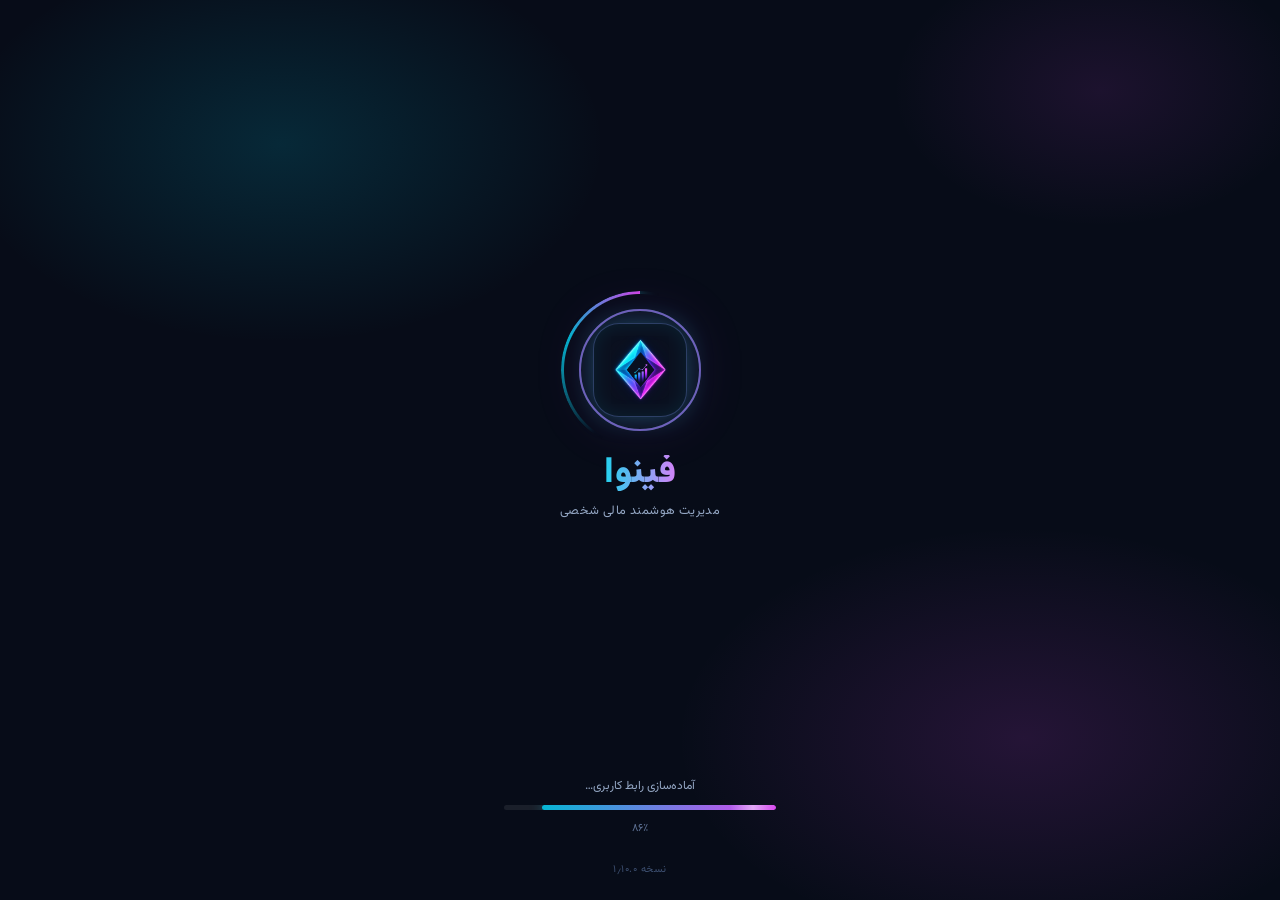
==== android/app/src/main/assets/www/index.html @ ea1cec82 "v1.10.0 — بررسی آنلاین توکن پرو از سرور (TOKEN_API) - activateToken: بررسی توکن از POST {TOKEN_API}/" ====
<!DOCTYPE html>
<html lang="fa" dir="rtl">
<head>
<meta charset="UTF-8">
<meta name="viewport" content="width=device-width, initial-scale=1.0, maximum-scale=1.0, user-scalable=no, viewport-fit=cover">
<meta name="theme-color" content="#070C18">
<title>فینوا | مدیریت هوشمند مالی</title>
<link rel="preload" href="fonts/Vazirmatn-Black.woff2" as="font" type="font/woff2" crossorigin>
<link rel="stylesheet" href="css/app.css">
<style>
/* ═════════ اسپلش لودینگ فینوا — استایل مستقل برای پینت فوری ═════════ */
@font-face{font-family:'Vazirmatn';src:url('fonts/Vazirmatn-Black.woff2') format('woff2');font-weight:900;font-display:swap}
#splash{position:fixed;inset:0;z-index:99999;background:#070C18;display:flex;flex-direction:column;align-items:center;justify-content:center;overflow:hidden;transition:opacity .55s ease,transform .55s ease,visibility .55s;font-family:'Vazirmatn',Vazirmatn,Tahoma,sans-serif}
#splash.out{opacity:0;transform:scale(1.045);pointer-events:none}
.sp-bg{position:absolute;inset:0;background:
  radial-gradient(520px 320px at 22% 16%, rgba(6,182,212,.17), transparent 62%),
  radial-gradient(560px 340px at 80% 82%, rgba(217,70,239,.14), transparent 62%),
  radial-gradient(320px 210px at 86% 10%, rgba(217,70,239,.10), transparent 65%);
  animation:spGlow 4.5s ease-in-out infinite alternate}
@keyframes spGlow{from{opacity:.72}to{opacity:1}}
.sp-center{position:relative;z-index:2;display:flex;flex-direction:column;align-items:center;transform:translateY(-4vh);transition:.5s ease}
#splash.out .sp-center{transform:translateY(-9vh);opacity:0}
.sp-orb{position:relative;width:126px;height:126px;display:grid;place-items:center}
.sp-orb::before{content:"";position:absolute;inset:-16px;border-radius:50%;
  background:conic-gradient(from 0deg,transparent 0 60%,rgba(6,182,212,.95) 82%,rgba(217,70,239,.95) 100%);
  -webkit-mask:radial-gradient(farthest-side,transparent calc(100% - 3.5px),#000 calc(100% - 2.5px));
  mask:radial-gradient(farthest-side,transparent calc(100% - 3.5px),#000 calc(100% - 2.5px));
  animation:spSpin 1.7s linear infinite;filter:drop-shadow(0 0 8px rgba(34,211,238,.5))}
@keyframes spSpin{to{transform:rotate(360deg)}}
.sp-ring{position:absolute;inset:2px;border-radius:50%;border:2px solid rgba(34,211,238,.5);animation:spPulse 2.2s ease-out infinite;pointer-events:none}
.sp-ring.r2{border-color:rgba(217,70,239,.45);animation-delay:1.1s}
@keyframes spPulse{0%{transform:scale(.8);opacity:.9}100%{transform:scale(1.65);opacity:0}}
.sp-logo{width:94px;height:94px;border-radius:26px;display:grid;place-items:center;overflow:hidden;
  background:#0B1120;border:1.5px solid rgba(49,68,110,.9);
  box-shadow:0 0 26px rgba(34,211,238,.28),0 0 62px rgba(217,70,239,.15),inset 0 0 18px rgba(6,182,212,.10);
  animation:spBreathe 2.4s ease-in-out infinite}
.sp-logo img{width:78%;height:78%;object-fit:contain;display:block}
@keyframes spBreathe{0%,100%{transform:scale(1)}50%{transform:scale(1.07)}}
.sp-title{margin:22px 0 0;font-size:36px;font-weight:900;letter-spacing:1px;line-height:1;
  background:linear-gradient(90deg,#22d3ee,#e879f9,#22d3ee);background-size:220% 100%;
  -webkit-background-clip:text;background-clip:text;color:transparent;
  animation:spShimmer 2.8s linear infinite}
@keyframes spShimmer{to{background-position:-220% 0}}
.sp-tag{margin:10px 0 0;font-size:12.5px;color:#94a7c4;letter-spacing:.4px}
.sp-bottom{position:absolute;bottom:calc(7vh + env(safe-area-inset-bottom));z-index:2;display:flex;flex-direction:column;align-items:center;gap:10px;width:min(72%,272px)}
.sp-status{font-size:12px;color:#94a7c4;min-height:18px;transition:opacity .18s;text-align:center}
.sp-track{width:100%;height:5px;border-radius:99px;background:rgba(255,255,255,.08);overflow:hidden;position:relative}
.sp-fill{height:100%;width:0%;border-radius:99px;background:linear-gradient(90deg,#06b6d4,#d946ef);
  box-shadow:0 0 12px rgba(34,211,238,.65);transition:width .5s cubic-bezier(.22,1,.36,1);position:relative;overflow:hidden}
.sp-fill::after{content:"";position:absolute;top:0;bottom:0;width:46px;
  background:linear-gradient(90deg,transparent,rgba(255,255,255,.5),transparent);
  animation:spSweep 1.5s linear infinite}
@keyframes spSweep{from{left:-52px}to{left:110%}}
.sp-pct{font-size:11px;color:#5f7396;direction:ltr}
.sp-ver{position:absolute;bottom:calc(2.4vh + env(safe-area-inset-bottom));z-index:2;font-size:10.5px;color:#3d4f70;letter-spacing:.5px}
.sp-pt{position:absolute;bottom:-14px;border-radius:50%;opacity:0;z-index:1;animation:spRise linear infinite}
@keyframes spRise{0%{transform:translateY(0) scale(1);opacity:0}12%{opacity:.7}100%{transform:translateY(-88vh) scale(.35);opacity:0}}
.sp-pt:nth-of-type(1){left:7%;width:5px;height:5px;background:#22d3ee;animation-duration:7s;animation-delay:0s}
.sp-pt:nth-of-type(2){left:21%;width:3px;height:3px;background:#e879f9;animation-duration:9s;animation-delay:1.2s}
.sp-pt:nth-of-type(3){left:36%;width:4px;height:4px;background:#fbbf24;animation-duration:8s;animation-delay:2.4s}
.sp-pt:nth-of-type(4){left:51%;width:3px;height:3px;background:#22d3ee;animation-duration:10s;animation-delay:.6s}
.sp-pt:nth-of-type(5){left:64%;width:5px;height:5px;background:#e879f9;animation-duration:7.5s;animation-delay:1.8s}
.sp-pt:nth-of-type(6){left:78%;width:3px;height:3px;background:#34d399;animation-duration:9.5s;animation-delay:.2s}
.sp-pt:nth-of-type(7){left:90%;width:4px;height:4px;background:#22d3ee;animation-duration:8.5s;animation-delay:3s}
.sp-pt:nth-of-type(8){left:14%;width:3px;height:3px;background:#fbbf24;animation-duration:11s;animation-delay:4.1s}
.sp-pt:nth-of-type(9){left:59%;width:4px;height:4px;background:#e879f9;animation-duration:10.5s;animation-delay:3.4s}
</style>
</head>
<body>

<!-- ═════════ اسپلش لودینگ — قبل از همه‌چیز پینت می‌شود ═════════ -->
<div id="splash" role="status" aria-label="در حال بارگذاری فینوا">
  <div class="sp-bg"></div>
  <i class="sp-pt"></i><i class="sp-pt"></i><i class="sp-pt"></i><i class="sp-pt"></i><i class="sp-pt"></i>
  <i class="sp-pt"></i><i class="sp-pt"></i><i class="sp-pt"></i><i class="sp-pt"></i>
  <div class="sp-center">
    <div class="sp-orb">
      <span class="sp-ring r1"></span><span class="sp-ring r2"></span>
      <div class="sp-logo"><img src="img/logo.png" alt="فینوا"></div>
    </div>
    <h1 class="sp-title">فینوا</h1>
    <p class="sp-tag">مدیریت هوشمند مالی شخصی</p>
  </div>
  <div class="sp-bottom">
    <div class="sp-status" id="spStatus">در حال آماده‌سازی…</div>
    <div class="sp-track"><div class="sp-fill" id="spFill"></div></div>
    <div class="sp-pct" id="spPct">۰٪</div>
  </div>
  <div class="sp-ver" id="spVer">نسخه ۱٫۱۰٫۰</div>
</div>
<script>
/* ── کنترل اسپلش — مستقل و قبل از ماژول‌ها در دسترس ── */
window.Splash = (function () {
  var T0 = Date.now(), MIN_MS = 1400, finished = false, lastMsgAt = 0, rot = null, mi = 0;
  var MSGS = ['در حال آماده‌سازی…', 'باز کردن پایگاه داده امن…', 'بارگذاری تراکنش‌ها…', 'همگام‌سازی تنظیمات…', 'نزدیک به آماده‌سازی…'];
  function fa(n) { return String(n).replace(/[0-9]/g, function (d) { return '۰۱۲۳۴۵۶۷۸۹'[+d]; }); }
  function $(id) { return document.getElementById(id); }
  function swapText(el, txt) {
    if (!el) return;
    el.style.opacity = '0';
    setTimeout(function () { el.textContent = txt; el.style.opacity = '1'; }, 170);
  }
  function step(pct, msg) {
    if (finished) return;
    var f = $('spFill'), p = $('spPct');
    if (f) f.style.width = Math.max(0, Math.min(100, pct)) + '%';
    if (p) p.textContent = fa(Math.round(pct)) + '٪';
    if (msg) { lastMsgAt = Date.now(); swapText($('spStatus'), msg); }
  }
  function done() {
    if (finished) return; finished = true;
    if (rot) { clearInterval(rot); rot = null; }
    var wait = Math.max(0, MIN_MS - (Date.now() - T0));
    setTimeout(function () {
      step(100, 'آماده شد ✓');
      var sp = $('splash');
      setTimeout(function () {
        if (!sp) return;
        sp.classList.add('out');
        sp.setAttribute('aria-hidden', 'true');
        setTimeout(function () { if (sp && sp.parentNode) sp.parentNode.removeChild(sp); }, 640);
      }, 300);
    }, wait);
  }
  setTimeout(done, 9000); /* ضامن ایمنی: حتی اگر چیزی هنگ کرد، اسپلش می‌رود */
  rot = setInterval(function () {
    if (finished || Date.now() - lastMsgAt < 1900) return;
    mi = (mi + 1) % MSGS.length;
    swapText($('spStatus'), MSGS[mi]);
  }, 2100);
  return { step: step, done: done };
})();
</script>

<div id="appRoot" class="app-root">

  <!-- صفحه قفل -->
  <div id="lockScreen" class="lock-screen hidden">
    <div class="lock-inner">
      <div class="lock-logo">
        <div class="lock-glyph"><img src="img/logo.png" alt="فینوا"></div>
        <h1>فینوا</h1>
        <p id="lockHint">برای ورود رمز عبور خود را وارد کنید</p>
      </div>
      <div id="lockDots" class="lock-dots"></div>
      <div id="pinPad" class="pin-pad"></div>
      <button id="bioBtn" class="btn-ghost bio-btn hidden">🔓 ورود با اثر انگشت / قفل دستگاه</button>
    </div>
  </div>

  <!-- نوار بالا -->
  <header class="topbar">
    <div class="topbar-brand">
      <span class="brand-glyph"><img src="img/logo.png" alt="فینوا"></span>
      <div class="brand-text">
        <strong id="topTitle">فینوا</strong>
        <small id="topDate">—</small>
      </div>
    </div>
    <div class="topbar-actions">
      <button id="themeBtn" class="icon-btn" title="حالت شب/روز">🌙</button>
      <button id="menuBtn" class="icon-btn" title="بیشتر">⋮</button>
    </div>
  </header>

  <!-- منوی کشویی -->
  <div id="menuSheet" class="sheet-backdrop hidden">
    <div class="sheet">
      <div class="sheet-handle"></div>
      <h3 class="sheet-title">بخش‌های بیشتر</h3>
      <button class="sheet-item" data-go="budgets"><span class="si-ico">🎯</span><span>بودجه‌بندی ماهانه</span></button>
      <button class="sheet-item" data-go="goals"><span class="si-ico">🏆</span><span>اهداف مالی و بدهی‌ها</span></button>
      <button class="sheet-item" data-go="challenge"><span class="si-ico">🔥</span><span>چالش ۳۰ روزه پس‌انداز</span></button>
      <button class="sheet-item" data-go="settings"><span class="si-ico">⚙️</span><span>تنظیمات</span></button>
      <button class="sheet-item sheet-cancel">بستن</button>
    </div>
  </div>

  <!-- محتوای اصلی -->
  <main id="view" class="view"></main>

  <!-- دکمه شناور -->
  <button id="fab" class="fab" title="ثبت جدید">＋</button>

  <!-- نوار پایین -->
  <nav class="bottom-nav">
    <button class="nav-btn active" data-tab="dashboard"><span class="nv-ico">🏠</span><span class="nv-txt">خانه</span></button>
    <button class="nav-btn" data-tab="transactions"><span class="nv-ico">💳</span><span class="nv-txt">تراکنش‌ها</span></button>
    <button class="nav-btn" data-tab="installments"><span class="nv-ico">📅</span><span class="nv-txt">اقساط</span></button>
    <button class="nav-btn" data-tab="analytics"><span class="nv-ico">📊</span><span class="nv-txt">گزارش</span></button>
    <button class="nav-btn" data-tab="ai"><span class="nv-ico">🤖</span><span class="nv-txt">دستیار</span></button>
  </nav>

  <div id="toastWrap" class="toast-wrap"></div>
  <div id="modalRoot"></div>
</div>

<!-- نقاط شناور تزئینی — فقط در تم «مدرن پاپ» دیده می‌شوند -->
<div id="themeDeco" aria-hidden="true"><i></i><i></i><i></i></div>

  <!-- ═════════ صفحه ورود / ثبت‌نام ═════════ -->
  <div id="authScreen" class="auth-screen hidden">
    <div class="auth-bg"></div>
    <div class="auth-card">
      <div class="auth-logo"><img src="img/logo.png" alt="فینوا"></div>
      <h1 class="auth-title">به فینوا خوش آمدید</h1>
      <p class="auth-sub">هر کاربر حساب شخصی خودش را دارد؛ داده‌های مالی، اشتراک و توکن‌ها به همان حساب وصل می‌شود.</p>
      <div class="auth-tabs" role="tablist">
        <button class="auth-tab on" id="tabReg" role="tab" aria-selected="true">📝 ثبت‌نام</button>
        <button class="auth-tab" id="tabLogin" role="tab" aria-selected="false">🔐 ورود به حساب کاربری</button>
      </div>
      <div id="authRegPane">
        <div class="auth-field"><label>نام شما (نمایشی)</label><input id="authName" placeholder="مثلاً علی" maxlength="24" autocomplete="off"></div>
        <div class="auth-field"><label>رمز حساب (حداقل ۴ کاراکتر)</label><input id="authPass" type="password" placeholder="••••••" autocomplete="off"></div>
        <div class="auth-field"><label>تکرار رمز</label><input id="authPass2" type="password" placeholder="••••••" autocomplete="off"></div>
        <button class="auth-btn" id="authGoBtn">🚀 ساخت حساب و شروع</button>
      </div>
      <div id="authLoginPane" class="hidden">
        <div class="auth-field"><label>نام حساب</label><input id="loginName" placeholder="همان نامی که ثبت‌نام کردی" maxlength="24" autocomplete="off"></div>
        <div class="auth-field"><label>رمز حساب</label><input id="loginPass" type="password" placeholder="••••••" autocomplete="off"></div>
        <button class="auth-btn" id="loginGoBtn">🔐 ورود به حساب</button>
        <p class="auth-note" style="margin-top:10px">حساب‌هایی که قبلاً روی همین گوشی ساخته شده‌اند اینجا وارد می‌شوند.</p>
      </div>
      <p class="auth-err" id="authErr"></p>
      <p class="auth-note">🎁 با ساخت حساب، <b>۲۴ ساعت دوره تست</b> و <b>کد حساب اختصاصی</b> برای خرید توکن هدیه می‌گیری.<br>داده‌هایت فقط روی همین گوشی ذخیره می‌شود 🔒</p>
    </div>
  </div>

<script src="js/jalali.js"></script>
<script src="js/store.js"></script>
<script src="js/bridge.js"></script>
<script src="js/charts.js"></script>
<script src="js/ai.js"></script>
<script src="js/app.js"></script>
</body>
</html>
---- android/app/src/main/assets/www/css/app.css ----
/* ═══════════════ FINOVA — فینوا | تم سازمانی + نئون ═══════════════ */
@font-face{font-family:'Vazirmatn';src:url('../fonts/Vazirmatn-Regular.woff2') format('woff2');font-weight:400;font-display:swap}
@font-face{font-family:'Vazirmatn';src:url('../fonts/Vazirmatn-Bold.woff2') format('woff2');font-weight:700;font-display:swap}
@font-face{font-family:'Vazirmatn';src:url('../fonts/Vazirmatn-Black.woff2') format('woff2');font-weight:900;font-display:swap}
/* ── فونت‌های انتخابی شخصی‌سازی — ۵ فونت خفن (r19) ── */
@font-face{font-family:'Lalezar';src:url('../fonts/Lalezar-Regular.woff2') format('woff2');font-weight:400;font-display:swap;unicode-range:U+0600-06FF,U+0750-077F,U+FB50-FDFF,U+FE70-FEFC,U+200C-200E,U+2010-2011}
@font-face{font-family:'Lalezar';src:url('../fonts/Lalezar-Latin.woff2') format('woff2');font-weight:400;font-display:swap;unicode-range:U+0000-00FF,U+0131,U+0152-0153,U+2000-206F,U+2074,U+20AC,U+2122,U+2191,U+2193,U+2212,U+2215}
@font-face{font-family:'Markazi Text';src:url('../fonts/Markazi-Regular.woff2') format('woff2');font-weight:400 700;font-display:swap;unicode-range:U+0600-06FF,U+0750-077F,U+FB50-FDFF,U+FE70-FEFC,U+200C-200E,U+2010-2011}
@font-face{font-family:'Markazi Text';src:url('../fonts/Markazi-Latin.woff2') format('woff2');font-weight:400 700;font-display:swap;unicode-range:U+0000-00FF,U+0131,U+0152-0153,U+2000-206F,U+2074,U+20AC,U+2122,U+2191,U+2193,U+2212,U+2215}
@font-face{font-family:'Shabnam';src:url('../fonts/Shabnam-Regular.woff2') format('woff2');font-weight:400;font-display:swap}
@font-face{font-family:'Shabnam';src:url('../fonts/Shabnam-Bold.woff2') format('woff2');font-weight:700;font-display:swap}
@font-face{font-family:'Estedad';src:url('../fonts/Estedad-Regular.woff2') format('woff2');font-weight:400;font-display:swap}
@font-face{font-family:'Estedad';src:url('../fonts/Estedad-Bold.woff2') format('woff2');font-weight:700;font-display:swap}
:root{
  --bg:#0b1120; --bg2:#0f172a; --card:#131c31; --card2:#1a2540;
  --line:#243250; --line2:#31446e;
  --txt:#e6edf7; --txt2:#94a7c4; --txt3:#5f7396;
  --pri:#06b6d4; --pri2:#22d3ee; --neon:#00e5ff;
  --acc:#d946ef; --acc2:#f0abfc;
  --ok:#10b981; --ok2:#34d399; --warn:#f59e0b; --warn2:#fbbf24;
  --bad:#ef4444; --bad2:#f87171;
  --gold:#eab308; --usd:#38bdf8;
  --grad-neon:linear-gradient(135deg,#06b6d4 0%,#d946ef 100%);
  --grad-ok:linear-gradient(135deg,#059669,#34d399);
  --grad-bad:linear-gradient(135deg,#dc2626,#f87171);
  --shadow:0 10px 30px rgba(0,0,0,.45);
  --glow:0 0 14px rgba(34,211,238,.35);
  --glow-acc:0 0 14px rgba(217,70,239,.3);
  --r:16px; --r-sm:11px;
  --topbar-h:64px; --nav-h:64px;
}
body.light{
  --bg:#eef2f9; --bg2:#e5ebf5; --card:#ffffff; --card2:#f4f7fc;
  --line:#d7dfeb; --line2:#c2cddf;
  --txt:#0f1b33; --txt2:#4a5c7a; --txt3:#8494ad;
  --pri:#0891b2; --pri2:#0e7490; --neon:#0891b2;
  --acc:#c026d3; --acc2:#a21caf;
  --shadow:0 8px 24px rgba(15,27,51,.10);
  --glow:0 0 10px rgba(8,145,178,.25);
  --glow-acc:0 0 10px rgba(192,38,211,.2);
}
*{box-sizing:border-box; -webkit-tap-highlight-color:transparent}
html,body{margin:0;padding:0;height:100%}
body{
  --app-font:'Vazirmatn','Segoe UI',Tahoma,sans-serif;
  font-family:var(--app-font);
  background:var(--bg); color:var(--txt); direction:rtl;
  overscroll-behavior-y:none; user-select:none;
}
/* ── فونت فعال برنامه (شخصی‌سازی) — body[data-font] ── */
body[data-font="amiri"]{--app-font:'Amiri','Vazirmatn',serif}
body[data-font="lalezar"]{--app-font:'Lalezar','Vazirmatn',sans-serif}
body[data-font="markazi"]{--app-font:'Markazi Text','Vazirmatn',serif}
body[data-font="estedad"]{--app-font:'Estedad','Vazirmatn',sans-serif}
body[data-font="shabnam"]{--app-font:'Shabnam','Vazirmatn',sans-serif}
input,textarea,select{font-family:inherit; user-select:text}
button{font-family:inherit; cursor:pointer; border:none; background:none; color:inherit}
.hidden{display:none!important}

/* ── چیدمان اصلی ── */
.app-root{min-height:100vh; display:flex; flex-direction:column; background:
  radial-gradient(1200px 500px at 85% -10%, rgba(217,70,239,.10), transparent 60%),
  radial-gradient(1000px 480px at 10% -5%, rgba(6,182,212,.12), transparent 55%),
  var(--bg);}
.view{flex:1; padding:14px 14px calc(var(--nav-h) + 96px); max-width:760px; margin:0 auto; width:100%}

/* ── نوار بالا ── */
.topbar{
  position:sticky; top:0; z-index:50; height:var(--topbar-h);
  display:flex; align-items:center; justify-content:space-between;
  padding:0 16px; padding-top:env(safe-area-inset-top);
  background:color-mix(in srgb, var(--bg) 82%, transparent);
  backdrop-filter:blur(14px); -webkit-backdrop-filter:blur(14px);
  border-bottom:1px solid var(--line);
}
.topbar-brand{display:flex; align-items:center; gap:10px}
.brand-glyph{
  width:38px;height:38px; border-radius:12px; display:grid; place-items:center; overflow:hidden;
  background:#070C18; border:1px solid var(--line); box-shadow:var(--glow);
}
.brand-glyph img{width:86%;height:86%;object-fit:contain;display:block}
.brand-text{display:flex; flex-direction:column; line-height:1.25}
.brand-text strong{font-size:17px; font-weight:800}
.brand-text small{font-size:11px; color:var(--txt2)}
.topbar-actions{display:flex; gap:8px}
.icon-btn{
  width:40px;height:40px; border-radius:12px; display:grid; place-items:center;
  font-size:18px; background:var(--card); border:1px solid var(--line); color:var(--txt);
  transition:.18s;
}
.icon-btn:active{transform:scale(.92)}

/* ── کارت‌ها ── */
.card{
  background:var(--card); border:1px solid var(--line); border-radius:var(--r);
  padding:16px; margin-bottom:14px; box-shadow:var(--shadow);
}
.card.glow{border-color:var(--line2); box-shadow:var(--shadow), var(--glow)}
.card-title{display:flex; align-items:center; justify-content:space-between; margin:0 0 12px; font-size:15px; font-weight:800}
.card-title .lnk{font-size:12px; color:var(--pri2); font-weight:600}
.sec-label{font-size:12px; color:var(--txt3); font-weight:700; margin:18px 2px 8px; letter-spacing:.3px}

/* ── هیرو / موجودی ── */
.hero{
  background:linear-gradient(150deg, rgba(6,182,212,.16), rgba(217,70,239,.10)), var(--card);
  border:1px solid var(--line2); border-radius:20px; padding:20px 18px; margin-bottom:14px;
  box-shadow:var(--shadow), var(--glow); position:relative; overflow:hidden;
}
.hero::after{content:""; position:absolute; inset:-40% -20% auto auto; width:220px;height:220px;
  background:radial-gradient(closest-side, rgba(217,70,239,.22), transparent); pointer-events:none}
.hero-label{font-size:12px; color:var(--txt2); margin-bottom:6px}
.hero-amount{font-size:30px; font-weight:900; letter-spacing:.5px; direction:ltr; text-align:right}
.hero-amount .cur{font-size:14px; color:var(--txt2); font-weight:600; margin-right:6px}
.hero-row{display:flex; gap:10px; margin-top:14px}
.hero-chip{flex:1; background:rgba(255,255,255,.05); border:1px solid var(--line); border-radius:12px; padding:10px 12px}
body.light .hero-chip{background:var(--card2)}
.hero-chip .k{font-size:11px; color:var(--txt2); margin-bottom:3px}
.hero-chip .v{font-size:15px; font-weight:800; direction:ltr; text-align:right}
.hero-chip.up .v{color:var(--ok2)} .hero-chip.down .v{color:var(--bad2)}

/* ── شبکه‌ها ── */
.grid2{display:grid; grid-template-columns:1fr 1fr; gap:12px}
.grid3{display:grid; grid-template-columns:repeat(3,1fr); gap:10px}
.stat{background:var(--card); border:1px solid var(--line); border-radius:var(--r); padding:14px}
.stat .k{font-size:11.5px; color:var(--txt2); margin-bottom:6px}
.stat .v{font-size:17px; font-weight:800; direction:ltr; text-align:right}
.stat .sub{font-size:10.5px; color:var(--txt3); margin-top:4px}

/* ── لیست‌ها ── */
.list{display:flex; flex-direction:column; gap:9px}
.row-item{
  display:flex; align-items:center; gap:12px; background:var(--card);
  border:1px solid var(--line); border-radius:var(--r-sm); padding:12px 14px; transition:.15s;
}
.row-item:active{transform:scale(.985)}
.row-ico{width:42px;height:42px;border-radius:12px;display:grid;place-items:center;font-size:19px;flex-shrink:0;
  background:color-mix(in srgb, var(--pri) 14%, transparent)}
.row-main{flex:1; min-width:0}
.row-main .t{font-size:13.5px; font-weight:700; white-space:nowrap; overflow:hidden; text-overflow:ellipsis}
.row-main .s{font-size:11px; color:var(--txt2); margin-top:3px; display:flex; gap:6px; flex-wrap:wrap}
.row-amount{font-weight:800; font-size:13.5px; white-space:nowrap; direction:ltr; text-align:left}
.amt-in{color:var(--ok2)} .amt-out{color:var(--bad2)} .amt-pend{color:var(--warn2)}
.badge{font-size:10px; padding:2px 8px; border-radius:99px; font-weight:700}
.badge.red{background:rgba(239,68,68,.15); color:var(--bad2)}
.badge.green{background:rgba(16,185,129,.15); color:var(--ok2)}
.badge.amber{background:rgba(245,158,11,.15); color:var(--warn2)}
.badge.cyan{background:rgba(34,211,238,.14); color:var(--pri2)}
.badge.violet{background:rgba(217,70,239,.14); color:var(--acc2)}
.tag{font-size:10px; background:var(--card2); border:1px solid var(--line); color:var(--txt2); border-radius:99px; padding:1px 7px}
.empty{padding:34px 16px; text-align:center; color:var(--txt3); font-size:13px}
.empty .big{font-size:40px; margin-bottom:10px; opacity:.6}

/* ── دکمه‌ها ── */
.btn{
  display:inline-flex; align-items:center; justify-content:center; gap:8px;
  background:var(--grad-neon); color:#fff; border-radius:13px; padding:12px 18px;
  font-size:14px; font-weight:800; box-shadow:var(--glow); transition:.18s; min-height:44px;
}
.btn:active{transform:scale(.96)}
.btn.ghost{background:transparent; border:1.5px solid var(--line2); color:var(--txt); box-shadow:none}
.btn.ok{background:var(--grad-ok); box-shadow:none}
.btn.danger{background:var(--grad-bad); box-shadow:none}
.btn.warn{background:linear-gradient(135deg,#d97706,#fbbf24); color:#1a1203; box-shadow:none}
.btn.sm{padding:8px 14px; font-size:12.5px; min-height:38px; border-radius:11px}
.btn.full{width:100%}
.btn-row{display:flex; gap:10px; margin-top:14px}
.btn-row .btn{flex:1}

/* ── نوار پایین ── */
.bottom-nav{
  position:fixed; bottom:0; left:0; right:0; z-index:60; height:calc(var(--nav-h) + env(safe-area-inset-bottom));
  padding-bottom:env(safe-area-inset-bottom);
  display:flex; background:color-mix(in srgb, var(--bg2) 92%, transparent);
  backdrop-filter:blur(16px); -webkit-backdrop-filter:blur(16px);
  border-top:1px solid var(--line);
  max-width:760px; margin:0 auto;
}
.nav-btn{flex:1; display:flex; flex-direction:column; align-items:center; justify-content:center; gap:3px; color:var(--txt3); font-size:10.5px; font-weight:700; position:relative}
.nav-btn .nv-ico{font-size:20px; filter:grayscale(1) opacity(.7); transition:.2s}
.nav-btn.active{color:var(--pri2)}
.nav-btn.active .nv-ico{filter:none; text-shadow:0 0 12px rgba(34,211,238,.7)}
.nav-btn.active::before{content:""; position:absolute; top:0; width:34px; height:3px; border-radius:0 0 4px 4px; background:var(--grad-neon); box-shadow:var(--glow)}

/* ── FAB ── */
.fab{
  position:fixed; bottom:calc(var(--nav-h) + 20px + env(safe-area-inset-bottom)); left:50%; transform:translateX(-50%);
  width:58px;height:58px; border-radius:50%; background:var(--grad-neon); color:#fff; font-size:28px; font-weight:300;
  display:grid; place-items:center; z-index:59; box-shadow:var(--shadow), var(--glow); transition:.2s;
}
.fab:active{transform:translateX(-50%) scale(.9) rotate(90deg)}
.fab.hidden{display:none}

/* ── شیت و مودال ── */
.sheet-backdrop,.modal-backdrop{
  position:fixed; inset:0; z-index:100; background:rgba(4,8,18,.66);
  backdrop-filter:blur(4px); -webkit-backdrop-filter:blur(4px);
  display:flex; align-items:flex-end; justify-content:center;
  animation:fadeIn .18s ease;
}
@keyframes fadeIn{from{opacity:0}to{opacity:1}}
@keyframes slideUp{from{transform:translateY(40px); opacity:0}to{transform:translateY(0); opacity:1}}
.sheet,.modal{
  background:var(--card); border:1px solid var(--line2); border-radius:22px 22px 0 0;
  width:100%; max-width:760px; max-height:88vh; overflow-y:auto; padding:12px 18px calc(20px + env(safe-area-inset-bottom));
  animation:slideUp .22s ease;
}
.modal{border-radius:22px; margin:16px; max-height:86vh}
.sheet-handle{width:44px;height:4px;border-radius:4px;background:var(--line2);margin:4px auto 12px}
.sheet-title{margin:0 0 10px; font-size:15px}
.sheet-item{
  display:flex; align-items:center; gap:12px; width:100%; padding:14px 6px; font-size:14px; font-weight:600;
  border-bottom:1px solid var(--line); text-align:right;
}
.sheet-item .si-ico{font-size:19px}
.sheet-cancel{justify-content:center; color:var(--bad2); font-weight:800; border-bottom:none; margin-top:6px}
.modal h3{margin:4px 0 14px; font-size:16px; display:flex; align-items:center; gap:8px}

/* ── فرم ── */
.field{margin-bottom:13px}
.field label{display:block; font-size:12px; color:var(--txt2); font-weight:700; margin-bottom:6px}
.field input,.field select,.field textarea{
  width:100%; background:var(--bg2); border:1.5px solid var(--line); color:var(--txt);
  border-radius:12px; padding:12px 14px; font-size:14px; outline:none; transition:.18s; min-height:46px;
}
.field input:focus,.field select:focus,.field textarea:focus{border-color:var(--pri); box-shadow:var(--glow)}
.field .hint{font-size:10.5px; color:var(--txt3); margin-top:5px}
.field-inline{display:flex; gap:10px} .field-inline .field{flex:1}
.seg{display:flex; background:var(--bg2); border:1.5px solid var(--line); border-radius:12px; padding:4px; gap:4px}
.seg button{flex:1; padding:9px 6px; border-radius:9px; font-size:12.5px; font-weight:700; color:var(--txt2); min-height:40px}
.seg button.on{background:var(--grad-neon); color:#fff; box-shadow:var(--glow)}
.chips{display:flex; flex-wrap:wrap; gap:7px}
.chip{
  padding:8px 13px; border-radius:99px; font-size:12px; font-weight:700;
  background:var(--bg2); border:1.5px solid var(--line); color:var(--txt2); transition:.15s; min-height:38px;
}
.chip.on{background:color-mix(in srgb, var(--pri) 20%, transparent); border-color:var(--pri); color:var(--pri2); box-shadow:var(--glow)}
.chip .ci{margin-left:5px}
.switch-row{display:flex; align-items:center; justify-content:space-between; padding:13px 2px; border-bottom:1px solid var(--line); font-size:13.5px; font-weight:600}
.switch{position:relative; width:46px; height:26px; flex-shrink:0}
.switch input{opacity:0; width:0; height:0}
.sw{position:absolute; inset:0; background:var(--line2); border-radius:99px; transition:.2s}
.sw::after{content:""; position:absolute; top:3px; right:3px; width:20px; height:20px; border-radius:50%; background:#fff; transition:.2s}
.switch input:checked + .sw{background:var(--pri); box-shadow:var(--glow)}
.switch input:checked + .sw::after{transform:translateX(-20px)}

/* ── نوار پیشرفت ── */
.pbar{height:9px; background:var(--bg2); border-radius:99px; overflow:hidden; border:1px solid var(--line)}
.pbar > div{height:100%; border-radius:99px; background:var(--grad-neon); transition:width .5s ease}
.pbar.ok > div{background:var(--grad-ok)}
.pbar.warn > div{background:linear-gradient(135deg,#d97706,#fbbf24)}
.pbar.bad > div{background:var(--grad-bad)}

/* ── قفل ── */
.lock-screen{
  position:fixed; inset:0; z-index:999; background:var(--bg);
  display:flex; align-items:center; justify-content:center; padding:24px;
}
.lock-inner{text-align:center; width:100%; max-width:330px}
.lock-logo{margin-bottom:22px}
.lock-glyph{width:74px;height:74px;margin:0 auto 14px;border-radius:22px; display:grid;place-items:center; overflow:hidden;
  background:#070C18; border:1px solid var(--line); box-shadow:var(--glow), var(--glow-acc)}
.lock-glyph img{width:88%;height:88%;object-fit:contain;display:block}
.lock-logo h1{margin:0; font-size:24px; letter-spacing:1px}
.lock-logo p{margin:8px 0 0; color:var(--txt2); font-size:12.5px}
.lock-dots{display:flex; justify-content:center; gap:14px; margin-bottom:26px; min-height:14px}
.lock-dots span{width:13px;height:13px;border-radius:50%;border:2px solid var(--line2); transition:.15s}
.lock-dots span.f{background:var(--pri); border-color:var(--pri); box-shadow:var(--glow)}
.lock-dots.shake{animation:shake .4s}
@keyframes shake{0%,100%{transform:translateX(0)}25%{transform:translateX(-9px)}75%{transform:translateX(9px)}}
.pin-pad{display:grid; grid-template-columns:repeat(3,1fr); gap:12px}
.pin-pad button{
  height:64px; border-radius:16px; font-size:23px; font-weight:800;
  background:var(--card); border:1px solid var(--line); transition:.12s;
}
.pin-pad button:active{background:var(--card2); transform:scale(.94); box-shadow:var(--glow)}
.pin-pad button.pp-act{background:var(--card2); color:var(--txt2); font-size:15px}
.bio-btn{margin-top:18px; width:100%}
.btn-ghost{border:1.5px dashed var(--line2); border-radius:13px; padding:12px; font-size:13px; font-weight:700; color:var(--txt2)}

/* ── Toast ── */
.toast-wrap{position:fixed; bottom:calc(var(--nav-h) + 18px); left:0; right:0; z-index:200; display:flex; flex-direction:column; align-items:center; gap:8px; pointer-events:none}
.toast{
  background:var(--card2); color:var(--txt); border:1px solid var(--line2);
  border-radius:13px; padding:11px 18px; font-size:13px; font-weight:700; max-width:88%;
  box-shadow:var(--shadow); animation:slideUp .25s ease; text-align:center;
}
.toast.ok{border-color:var(--ok)} .toast.bad{border-color:var(--bad)} .toast.warn{border-color:var(--warn)}

/* ── تب‌های داخلی ── */
.subtabs{display:flex; gap:8px; margin-bottom:14px; overflow-x:auto; padding-bottom:2px}
.subtabs button{
  padding:9px 16px; border-radius:99px; font-size:12.5px; font-weight:700; white-space:nowrap;
  background:var(--card); border:1.5px solid var(--line); color:var(--txt2); min-height:40px;
}
.subtabs button.on{background:var(--grad-neon); color:#fff; border-color:transparent; box-shadow:var(--glow)}

/* ── قیمت‌ها ── */
.rate-card{display:flex; align-items:center; gap:12px; padding:14px; border-radius:var(--r-sm); border:1px solid var(--line); background:var(--card); margin-bottom:9px}
.rate-ico{width:46px;height:46px;border-radius:13px;display:grid;place-items:center;font-size:22px}
.rate-ico.gold{background:rgba(234,179,8,.14); box-shadow:0 0 12px rgba(234,179,8,.2)}
.rate-ico.usd{background:rgba(56,189,248,.14); box-shadow:0 0 12px rgba(56,189,248,.2)}
.rate-main{flex:1} .rate-main .t{font-size:13.5px;font-weight:800} .rate-main .s{font-size:11px;color:var(--txt3);margin-top:2px}
.rate-val{text-align:left} .rate-val .v{font-size:17px;font-weight:900;direction:ltr}
.rate-val .d{font-size:11px;font-weight:700;margin-top:2px;direction:ltr}
.rate-val .d.up{color:var(--ok2)} .rate-val .d.down{color:var(--bad2)}
.rate-stale{font-size:10px;color:var(--warn2);margin-top:3px}

/* ── AI ── */
.ai-bubble{
  background:var(--card); border:1px solid var(--line); border-radius:16px; padding:14px 16px;
  margin-bottom:12px; font-size:13.5px; line-height:2; white-space:pre-wrap; word-break:break-word;
}
.ai-bubble.user{background:color-mix(in srgb,var(--pri) 12%, var(--card)); border-color:var(--pri)}
.ai-bubble h4{margin:10px 0 4px; color:var(--pri2); font-size:13.5px}
.ai-bubble ul{margin:4px 0; padding-right:18px}
.ai-bubble li{margin-bottom:5px}
.ai-bubble strong{color:var(--acc2)}
.ai-think{display:flex; gap:8px; align-items:center; color:var(--txt2); font-size:12.5px; padding:10px 4px}
.dots-anim span{animation:blink 1.2s infinite; display:inline-block}
.dots-anim span:nth-child(2){animation-delay:.2s} .dots-anim span:nth-child(3){animation-delay:.4s}
@keyframes blink{0%,80%,100%{opacity:.25}40%{opacity:1}}
.ai-badge{font-size:10px; padding:2px 9px; border-radius:99px; font-weight:800}
.ai-badge.on{background:rgba(16,185,129,.15); color:var(--ok2)}
.ai-badge.off{background:rgba(239,68,68,.12); color:var(--bad2)}

/* ── چارت ── */
.chart-box{width:100%; overflow:hidden; margin-top:6px}
.chart-box canvas{width:100%; height:auto; display:block}
.legend{display:flex; flex-wrap:wrap; gap:10px; margin-top:12px; font-size:11.5px; color:var(--txt2)}
.legend span{display:flex; align-items:center; gap:6px}
.legend i{width:10px;height:10px;border-radius:3px;display:inline-block}
.score-wrap{display:flex; align-items:center; gap:16px}
.score-num{font-size:38px; font-weight:900; line-height:1}
.score-lbl{font-size:12px; color:var(--txt2); margin-top:4px}
.strategy-col{background:var(--card2); border:1px solid var(--line); border-radius:var(--r-sm); padding:13px}
.strategy-col h4{margin:0 0 8px; font-size:13px}
.strategy-col .best{outline:2px solid var(--ok); box-shadow:0 0 10px rgba(16,185,129,.25)}

/* ── جدول ── */
.tbl{width:100%; border-collapse:collapse; font-size:11.5px}
.tbl th{color:var(--txt3); font-weight:700; padding:7px 5px; border-bottom:1px solid var(--line); text-align:right}
.tbl td{padding:8px 5px; border-bottom:1px solid var(--line); direction:ltr; text-align:right}
.tbl td:first-child{direction:rtl}
.tbl tr:last-child td{border-bottom:none}

/* ── اسکرول‌بار ── */
::-webkit-scrollbar{width:5px;height:5px}
::-webkit-scrollbar-thumb{background:var(--line2); border-radius:9px}
::-webkit-scrollbar-track{background:transparent}

/* ── ریسپانسیو ── */
@media (min-width:720px){
  .hero-amount{font-size:36px}
  .view{padding-top:20px}
}
@media (min-width:1024px){
  .view{max-width:860px}
}

/* ═══════════ بروزرسان (Updater) ═══════════ */
.upd-loading{display:flex; align-items:center; justify-content:center; gap:10px; padding:10px 0; color:var(--txt2); font-size:12.5px}
.spin{width:24px; height:24px; border:3px solid var(--line2); border-top-color:var(--pri2); border-radius:50%; animation:spin .8s linear infinite; flex-shrink:0}
@keyframes spin{to{transform:rotate(360deg)}}

.upd-vers{display:flex; align-items:center; justify-content:center; gap:12px; margin:10px 0}
.uv-box{background:var(--bg2); border:1px solid var(--line); border-radius:var(--r-sm); padding:8px 16px; text-align:center; min-width:86px}
.uv-box small{display:block; color:var(--txt3); font-size:10px; margin-bottom:2px}
.uv-box b{font-size:16px}
.uv-box.new{border-color:var(--pri); box-shadow:var(--glow)}
.uv-box.new b{color:var(--pri2)}
.uv-arrow{color:var(--txt3); font-size:18px}

.upd-log{background:var(--bg2); border:1px solid var(--line); border-radius:var(--r-sm); padding:10px 12px; max-height:200px; overflow-y:auto; font-size:12px; line-height:2; color:var(--txt2)}
.upd-log ul{margin:0; padding-right:18px; padding-left:0}
.upd-log li{margin-bottom:4px}
.upd-log li::marker{color:var(--pri2)}
.upd-log strong{color:var(--txt)}
.upd-line{margin-bottom:2px}

.upd-avail .upd-log, .upd-modal .upd-log, .force-card .upd-log{margin-top:6px}
.upd-ok{color:var(--ok2); font-size:13px; font-weight:700; text-align:center; padding:6px 0}
.upd-err{color:var(--bad2); font-size:12px; text-align:center; padding:8px; background:rgba(239,68,68,.08); border:1px solid rgba(239,68,68,.25); border-radius:var(--r-sm); line-height:1.9}

.dl-progress{height:10px; background:var(--bg2); border:1px solid var(--line); border-radius:999px; overflow:hidden; margin:12px 0 6px}
.dl-fill{height:100%; width:0%; background:var(--grad-neon); border-radius:999px; transition:width .35s ease; box-shadow:var(--glow)}
.dl-meta{display:flex; justify-content:space-between; font-size:11px; color:var(--txt3)}
.dl-bytes{font-size:11px; color:var(--txt3)}

.upd-dialog{z-index:200}
.upd-modal{max-width:420px; width:calc(100% - 32px)}
.upd-hero{text-align:center; padding-top:4px}
.upd-hero-ico{width:62px; height:62px; margin:0 auto 8px; border-radius:20px; background:var(--grad-neon); display:flex; align-items:center; justify-content:center; font-size:30px; box-shadow:var(--glow), var(--glow-acc)}
.upd-hero h3{margin:0 0 4px; font-size:17px}
.upd-hero .fu-sub{color:var(--txt2); font-size:11.5px; margin:0}

.upd-perm{background:rgba(245,158,11,.07); border:1px solid rgba(245,158,11,.3); border-radius:var(--r-sm); padding:12px; font-size:12px; line-height:2}
.upd-perm b{color:var(--warn2)}
.upd-perm-steps{color:var(--txt2); margin:6px 0 10px}

/* بروزرسانی اجباری — اورلی تمام‌صفحه غیرقابل بستن */
.force-upd{position:fixed; inset:0; z-index:9999; background:color-mix(in srgb, var(--bg) 92%, transparent); backdrop-filter:blur(10px); -webkit-backdrop-filter:blur(10px); display:flex; align-items:center; justify-content:center; padding:18px; padding-bottom:calc(18px + env(safe-area-inset-bottom))}
.force-card{background:var(--card); border:1px solid var(--line2); border-radius:var(--r); box-shadow:var(--shadow); padding:20px 16px; max-width:420px; width:100%; max-height:calc(100vh - 40px); overflow-y:auto; animation:slideUp .35s ease}
.force-card .fu-text{font-size:13px; line-height:2.1; color:var(--txt2); text-align:center; margin:4px 0 10px}
.force-card .fu-text b{color:var(--pri2)}

/* ═══ v1.4.0 — قیمت‌های زنده + تحلیل سرمایه‌گذاری حرفه‌ای ═══ */
/* پیل «زنده» با نقطه تپنده */
.live-pill{display:inline-flex; align-items:center; gap:5px; font-size:10px; font-weight:700; color:var(--ok2); background:rgba(52,211,153,.12); padding:2.5px 9px; border-radius:99px; vertical-align:middle}
.live-dot{width:6px; height:6px; border-radius:50%; background:var(--ok2); animation:ldPulse 1.6s ease-out infinite; flex:0 0 auto}
@keyframes ldPulse{0%{box-shadow:0 0 0 0 rgba(52,211,153,.55)} 70%{box-shadow:0 0 0 7px rgba(52,211,153,0)} 100%{box-shadow:0 0 0 0 rgba(52,211,153,0)}}
/* مهر آخرین بروزرسانی */
.rate-stamp{font-size:10.5px; color:var(--txt3); text-align:center; margin-top:11px}
.rate-stamp b{color:var(--txt2)}
/* جعبه بینش‌های تحلیل سرمایه‌گذاری */
.insight-box{background:rgba(255,255,255,.03); border:1px solid var(--line); border-radius:var(--r-sm,12px); padding:12px 14px}
.ins-row{font-size:12px; color:var(--txt2); line-height:2; padding:4px 0; border-bottom:1px dashed var(--line)}
.ins-row:last-child{border-bottom:0}
.ins-row b{color:var(--txt)}
/* بج تغییر (rate-val .d) در حالت روشن هم خوانا باشد */
body.light .rate-val .d.up{color:#059669}
body.light .rate-val .d.down{color:#dc2626}

/* ═══ v1.5.0 — ثبت‌نام، اشتراک پرو، تایمر تست و کوارتا ═══ */
/* ── صفحه ثبت‌نام (اولین ورود) ── */
.auth-screen{position:fixed; inset:0; z-index:9998; background:#070C18; display:flex; align-items:center; justify-content:center; padding:22px; padding-bottom:calc(22px + env(safe-area-inset-bottom)); overflow-y:auto}
.auth-bg{position:absolute; inset:0; pointer-events:none; background:
  radial-gradient(520px 340px at 20% 12%, rgba(6,182,212,.16), transparent 62%),
  radial-gradient(560px 360px at 82% 88%, rgba(217,70,239,.14), transparent 62%)}
.auth-card{position:relative; z-index:2; width:100%; max-width:390px; background:#0B1120; border:1px solid #243250; border-radius:20px; padding:26px 22px; box-shadow:0 18px 50px rgba(0,0,0,.5), 0 0 40px rgba(34,211,238,.08); animation:authIn .45s cubic-bezier(.22,1,.36,1)}
@keyframes authIn{from{opacity:0; transform:translateY(18px) scale(.98)} to{opacity:1; transform:none}}
.auth-logo{width:74px; height:74px; border-radius:20px; margin:0 auto 14px; display:grid; place-items:center; background:#0f172a; border:1.5px solid #31446e; box-shadow:0 0 24px rgba(34,211,238,.25); animation:spBreathe 2.6s ease-in-out infinite}
.auth-logo img{width:60%; height:60%; object-fit:contain}
.auth-title{font-size:23px; font-weight:900; text-align:center; margin:0 0 4px; background:linear-gradient(90deg,#22d3ee,#e879f9); -webkit-background-clip:text; background-clip:text; color:transparent}
.auth-sub{font-size:11.5px; color:#94a7c4; text-align:center; line-height:1.9; margin:0 0 18px}
.auth-field{margin-bottom:12px}
.auth-field label{display:block; font-size:11px; color:#94a7c4; margin-bottom:6px; font-weight:700}
.auth-field input{width:100%; background:#0f172a; border:1.5px solid #243250; border-radius:12px; padding:12px 14px; color:#e6edf7; font-size:14px; font-family:inherit; outline:none; transition:border .2s, box-shadow .2s}
.auth-field input:focus{border-color:#22d3ee; box-shadow:0 0 0 3px rgba(34,211,238,.12)}
.auth-btn{width:100%; border:0; border-radius:13px; padding:13px; font-size:15px; font-weight:900; font-family:inherit; color:#04121c; cursor:pointer; margin-top:6px; background:linear-gradient(135deg,#22d3ee,#a78bfa); box-shadow:0 6px 22px rgba(34,211,238,.35); transition:transform .15s}
.auth-btn:active{transform:scale(.97)}
.auth-note{font-size:10.5px; color:#5f7396; text-align:center; line-height:1.9; margin:14px 0 0}
.auth-err{font-size:11.5px; color:#f87171; text-align:center; min-height:16px; margin:8px 0 0; font-weight:700}

/* ── تایمر نئونی قرمز دوره تست ۲۴ ساعته ── */
.trial-timer{position:fixed; top:calc(env(safe-area-inset-top, 0px) + 70px); left:50%; transform:translateX(-50%); z-index:80;
  display:inline-flex; align-items:center; gap:7px; white-space:nowrap; direction:rtl;
  background:linear-gradient(135deg, rgba(127,10,25,.92), rgba(60,6,18,.94));
  border:1.5px solid rgba(248,113,113,.75); border-radius:99px; padding:6px 15px;
  font-family:inherit; font-size:13px; font-weight:900; color:#fecaca; cursor:pointer;
  box-shadow:0 0 16px rgba(239,68,68,.5), 0 0 34px rgba(239,68,68,.22), inset 0 0 12px rgba(239,68,68,.14);
  animation:trialGlow 1.5s ease-in-out infinite}
.trial-timer small{font-size:9.5px; font-weight:700; color:rgba(254,202,202,.75)}
.trial-timer:active{transform:translateX(-50%) scale(.96)}
@keyframes trialGlow{0%,100%{box-shadow:0 0 14px rgba(239,68,68,.45), 0 0 30px rgba(239,68,68,.18)} 50%{box-shadow:0 0 22px rgba(239,68,68,.7), 0 0 48px rgba(239,68,68,.32)}}
body.trial-on .view{padding-top:52px}
@media (min-width:480px){ body.trial-on .view{padding-top:56px} }

/* ── باکس طلایی «ارتقا به نسخه پرو» در صفحه خانه ── */
.pro-cta{display:flex; flex-direction:column; align-items:center; gap:3px; width:100%; margin-top:16px; padding:17px 16px 14px;
  position:relative; border-radius:18px; border:1.5px solid rgba(250,204,21,.65); cursor:pointer; font-family:inherit;
  background:linear-gradient(140deg, rgba(250,204,21,.13), rgba(202,138,4,.07) 55%, rgba(250,204,21,.10));
  box-shadow:0 0 18px rgba(250,204,21,.32), 0 0 44px rgba(250,204,21,.12), inset 0 0 18px rgba(250,204,21,.07);
  animation:goldGlow 2.2s ease-in-out infinite; transition:transform .15s}
.pro-cta:active{transform:scale(.98)}
@keyframes goldGlow{0%,100%{box-shadow:0 0 16px rgba(250,204,21,.3), 0 0 40px rgba(250,204,21,.1), inset 0 0 16px rgba(250,204,21,.06)} 50%{box-shadow:0 0 26px rgba(250,204,21,.5), 0 0 62px rgba(250,204,21,.2), inset 0 0 22px rgba(250,204,21,.1)}}
.pro-cta-ico{font-size:26px; line-height:1; filter:drop-shadow(0 0 8px rgba(250,204,21,.6))}
.pro-cta-txt{font-size:16.5px; font-weight:900; color:#fde68a; letter-spacing:.3px}
.pro-cta-sub{font-size:11px; font-weight:700; color:rgba(253,230,138,.8)}
.pro-active-strip{margin-top:16px; text-align:center; font-size:12px; font-weight:800; color:var(--ok2); background:rgba(52,211,153,.08); border:1px dashed rgba(52,211,153,.4); border-radius:12px; padding:11px}

/* ── صفحه/مودال پرو ── */
.pro-modal{max-width:430px}
.pro-head{text-align:center; margin-bottom:14px}
.pro-badge{display:inline-flex; align-items:center; gap:6px; font-size:11px; font-weight:900; color:#fde68a; background:rgba(250,204,21,.12); border:1px solid rgba(250,204,21,.5); border-radius:99px; padding:4px 13px; margin-bottom:8px}
.pro-title{font-size:20px; font-weight:900; background:linear-gradient(90deg,#fde68a,#fbbf24,#fde68a); -webkit-background-clip:text; background-clip:text; color:transparent}
.pro-trial-note{font-size:11px; color:var(--warn2); margin-top:7px; font-weight:700}
.pro-feats{display:flex; flex-direction:column; gap:8px; margin:12px 0 4px}
.pro-feat{display:flex; align-items:flex-start; gap:10px; background:rgba(255,255,255,.03); border:1px solid var(--line); border-radius:12px; padding:10px 12px}
.pro-feat .pf-ico{font-size:17px; flex:0 0 auto; margin-top:1px}
.pro-feat .pf-t{font-size:12.5px; font-weight:800; color:var(--txt)}
.pro-feat .pf-s{font-size:10.5px; color:var(--txt3); line-height:1.8; margin-top:2px}
.pro-sep{display:flex; align-items:center; gap:10px; margin:15px 0 11px; color:var(--txt3); font-size:11px; font-weight:800}
.pro-sep::before,.pro-sep::after{content:""; flex:1; height:1px; background:var(--line)}
.pro-methods{display:flex; flex-direction:column; gap:9px}
.btn-gold{width:100%; border:0; border-radius:13px; padding:13px; font-size:14.5px; font-weight:900; font-family:inherit; color:#291a00; cursor:pointer;
  background:linear-gradient(135deg,#fde68a,#f59e0b); box-shadow:0 6px 20px rgba(245,158,11,.35); transition:transform .15s}
.btn-gold:active{transform:scale(.97)}
.btn-token{width:100%; border:1.5px solid var(--line2); border-radius:13px; padding:13px; font-size:14px; font-weight:800; font-family:inherit; color:var(--txt); cursor:pointer; background:var(--card2); transition:transform .15s}
.btn-token:active{transform:scale(.97)}
.pro-method-hint{font-size:10px; color:var(--txt3); text-align:center; line-height:1.8; margin-top:8px}

/* ── کارت حساب کاربری در تنظیمات ── */
.acc-code-row{display:flex; align-items:center; gap:9px; background:rgba(255,255,255,.04); border:1px dashed var(--line2); border-radius:12px; padding:10px 13px; margin-top:9px}
.acc-code-val{font-size:16px; font-weight:900; letter-spacing:2px; color:var(--pri2); direction:ltr; font-family:monospace}
.acc-code-lbl{font-size:10.5px; color:var(--txt3); line-height:1.7}
.copy-code-btn{margin-inline-start:auto; border:1px solid var(--line2); background:var(--card2); color:var(--txt); border-radius:9px; padding:7px 12px; font-size:11px; font-weight:800; font-family:inherit; cursor:pointer}
.sub-status{display:inline-flex; align-items:center; gap:6px; font-size:11.5px; font-weight:800; border-radius:99px; padding:4.5px 12px; margin-top:10px}
.sub-status.pro{color:var(--ok2); background:rgba(52,211,153,.1); border:1px solid rgba(52,211,153,.4)}
.sub-status.trial{color:var(--warn2); background:rgba(245,158,11,.1); border:1px solid rgba(245,158,11,.4)}
.sub-status.free{color:var(--txt2); background:rgba(255,255,255,.05); border:1px solid var(--line)}

/* ── بج کوارتا در دستیار آنلاین ── */
.quota-badge{display:inline-flex; align-items:center; gap:5px; font-size:10px; font-weight:800; color:var(--pri2); background:rgba(34,211,238,.1); border:1px solid rgba(34,211,238,.35); border-radius:99px; padding:2.5px 10px; vertical-align:middle}
.quota-badge.warn{color:var(--warn2); background:rgba(245,158,11,.1); border-color:rgba(245,158,11,.4)}
.chip.locked{opacity:.6}
.chip .lock-ico{font-size:9px; margin-inline-start:3px}
.tok-hint{font-size:10.5px; color:var(--txt3); line-height:1.9; margin-top:6px}
.tok-input{width:100%; background:var(--bg2); border:1.5px solid var(--line); border-radius:12px; padding:12px 14px; color:var(--txt); font-size:14px; font-weight:800; letter-spacing:1.5px; direction:ltr; text-align:center; font-family:monospace; outline:none; text-transform:uppercase}
.tok-input:focus{border-color:var(--pri2); box-shadow:0 0 0 3px rgba(34,211,238,.12)}

/* ═══ v1.10.0 — اطلاعات توکن از سرور (مودال موفقیت + کارت تنظیمات) ═══ */
.btn[disabled]{opacity:.55; pointer-events:none}
.toki-modal{text-align:center}
.toki-hero{padding:4px 0 10px}
.toki-ico{font-size:36px; line-height:1; animation:tokiPop .55s cubic-bezier(.2,1.5,.4,1)}
.toki-title{font-size:17.5px; font-weight:900; margin-top:6px; background:var(--grad-neon); -webkit-background-clip:text; background-clip:text; -webkit-text-fill-color:transparent; color:var(--pri)}
.toki-sub{font-size:11px; color:var(--txt2); margin-top:4px}
.toki-card{background:var(--card2); border:1px solid var(--line); border-radius:14px; padding:2px 13px; margin:8px 0; text-align:right}
.toki-row{display:flex; justify-content:space-between; align-items:baseline; gap:12px; padding:8.5px 0; border-bottom:1px dashed var(--line); font-size:12px}
.toki-row:last-child{border-bottom:0}
.toki-l{color:var(--txt2); flex:0 0 auto}
.toki-v{font-weight:800; text-align:left; word-break:break-word; direction:rtl}
.toki-hint{font-size:10.5px; color:var(--txt3); line-height:1.8; margin:6px 0 10px}
.toki-mini .toki-row{padding:7px 0; font-size:11.5px}
.toki-mini-t{font-size:11.5px; font-weight:800; color:var(--pri2); margin:9px 0 2px; text-align:right}
@keyframes tokiPop{0%{transform:scale(0) rotate(-18deg)} 70%{transform:scale(1.15) rotate(4deg)} 100%{transform:scale(1) rotate(0)}}
body[data-theme="classic"] .toki-title{background:linear-gradient(120deg,#f7e7b0,#d4af37,#fff6d8,#d4af37); -webkit-background-clip:text; background-clip:text; -webkit-text-fill-color:transparent}
body[data-theme="pop"] .toki-title{background:linear-gradient(120deg,#c6ff3d,#3dd9ff,#ff5db1); -webkit-background-clip:text; background-clip:text; -webkit-text-fill-color:transparent}

/* ═══ v1.6.0 — تب ثبت‌نام / ورود ═══ */
.auth-tabs{display:flex; gap:6px; background:#0f172a; border:1px solid #243250; border-radius:13px; padding:5px; margin:0 0 16px}
.auth-tab{flex:1; border:0; background:transparent; color:#94a7c4; font-family:inherit; font-size:12px; font-weight:800; padding:10px 4px; border-radius:9px; cursor:pointer; transition:all .25s}
.auth-tab.on{background:linear-gradient(135deg,#22d3ee,#a78bfa); color:#04121c; box-shadow:0 4px 14px rgba(34,211,238,.3)}
.auth-tab:active{transform:scale(.96)}
.hidden{display:none !important}

/* ═══ v1.6.0 — دکمه ارتقا با تصویر طلایی ═══ */
.pro-cta{padding:0 !important; background:none !important; border:none !important; box-shadow:none !important; overflow:hidden; animation:none}
.pro-cta-img{display:block; width:100%; height:auto; border-radius:18px;
  box-shadow:0 0 18px rgba(250,204,21,.32), 0 0 44px rgba(250,204,21,.12), 0 10px 30px rgba(0,0,0,.4);
  animation:goldImgGlow 2.4s ease-in-out infinite; transition:transform .18s}
.pro-cta:active .pro-cta-img{transform:scale(.975)}
@keyframes goldImgGlow{0%,100%{box-shadow:0 0 14px rgba(250,204,21,.28), 0 0 38px rgba(250,204,21,.1), 0 8px 26px rgba(0,0,0,.35); filter:brightness(1)}
  50%{box-shadow:0 0 26px rgba(250,204,21,.55), 0 0 64px rgba(250,204,21,.22), 0 10px 30px rgba(0,0,0,.4); filter:brightness(1.14) saturate(1.1)}}

/* ═══ v1.6.0 — قفل طلایی کنار قابلیت‌های پرو + انیمیشن‌های رنگی ═══ */
.pro-feat{position:relative; overflow:hidden; opacity:0; transform:translateY(18px) scale(.94);
  animation:featIn .6s cubic-bezier(.2,.9,.3,1.25) forwards; border:1px solid color-mix(in srgb, var(--fc, #fbbf24) 42%, transparent);
  background:linear-gradient(140deg, color-mix(in srgb, var(--fc, #fbbf24) 9%, rgba(255,255,255,.02)), rgba(255,255,255,.02) 65%)}
.pro-feat::after{content:""; position:absolute; top:0; bottom:0; width:44px; right:-60px;
  background:linear-gradient(90deg, transparent, color-mix(in srgb, var(--fc, #fbbf24) 22%, transparent), transparent);
  animation:featSweep 2.6s ease-in-out infinite; animation-delay:.9s; pointer-events:none}
.pro-feat:nth-child(1){--fc:#22d3ee; animation-delay:.06s}
.pro-feat:nth-child(2){--fc:#e879f9; animation-delay:.16s}
.pro-feat:nth-child(3){--fc:#fbbf24; animation-delay:.26s}
.pro-feat:nth-child(4){--fc:#34d399; animation-delay:.36s}
.pro-feat:nth-child(5){--fc:#a78bfa; animation-delay:.46s}
.pro-feat:nth-child(6){--fc:#fb923c; animation-delay:.56s}
@keyframes featIn{to{opacity:1; transform:none}}
@keyframes featSweep{0%{right:-60px}55%,100%{right:calc(100% + 20px)}}
.pf-lock{flex:0 0 auto; width:30px; height:30px; display:grid; place-items:center; border-radius:9px; margin-top:1px;
  background:color-mix(in srgb, var(--fc, #fbbf24) 13%, rgba(255,255,255,.02)); border:1px solid color-mix(in srgb, var(--fc, #fbbf24) 45%, transparent);
  animation:lockPop .55s cubic-bezier(.2,1.4,.4,1.15) both; animation-delay:inherit}
.pf-lock svg{width:17px; height:17px; display:block; filter:drop-shadow(0 0 4px rgba(251,191,36,.65)); animation:lockStar 2.2s ease-in-out infinite}
@keyframes lockPop{0%{opacity:0; transform:scale(.3) rotate(-30deg)}70%{transform:scale(1.15) rotate(6deg)}100%{opacity:1; transform:scale(1) rotate(0)}}
@keyframes lockStar{0%,100%{filter:drop-shadow(0 0 3px rgba(251,191,36,.5))}50%{filter:drop-shadow(0 0 7px rgba(251,191,36,.95)) brightness(1.25)}}
.pro-feat .pf-t{color:color-mix(in srgb, var(--fc, #fbbf24) 55%, var(--txt))}

/* ═══ v1.6.0 — خروج از حساب در تنظیمات ═══ */
.logout-card{border:1px solid rgba(248,113,113,.35) !important}
.btn-logout{width:100%; border:1.5px solid rgba(248,113,113,.5); border-radius:13px; padding:12px; font-size:13.5px; font-weight:900;
  font-family:inherit; color:#fca5a5; background:rgba(127,29,29,.14); cursor:pointer; transition:transform .15s}
.btn-logout:active{transform:scale(.97)}
.logout-limits{font-size:10.5px; color:var(--txt3); line-height:1.9; margin:8px 0 10px; background:rgba(255,255,255,.03); border-radius:10px; padding:8px 11px; border:1px dashed var(--line)}
.logout-limits b{color:var(--warn2)}

/* ═══ لرزش کارت هنگام خطا ═══ */
.auth-card.shake{animation:authShake .4s ease}
@keyframes authShake{0%,100%{transform:translateX(0)}20%{transform:translateX(-7px)}40%{transform:translateX(7px)}60%{transform:translateX(-5px)}80%{transform:translateX(5px)}}

/* ═══════════════ v1.7.0 — شخصی‌سازی: تم نئون / کلاسیک / پاپ ═══════════════ */
@font-face{font-family:'Amiri';src:url('../fonts/Amiri-Regular.woff2') format('woff2');font-weight:400;font-display:swap}
@font-face{font-family:'Amiri';src:url('../fonts/Amiri-Bold.woff2') format('woff2');font-weight:700;font-display:swap}

/* ── انیمیشن‌های مشترک تم‌ها ── */
@keyframes thShine{0%{transform:translateX(-170%) skewX(-20deg)}100%{transform:translateX(560%) skewX(-20deg)}}
@keyframes spinSlow{to{transform:rotate(360deg)}}
@keyframes thFlow{0%{background-position:0% 50%}100%{background-position:300% 50%}}
@keyframes popRise{from{opacity:0;transform:translateY(38px) scale(.95)}to{opacity:1;transform:none}}
@keyframes popFloaty{0%,100%{transform:translateY(0) rotate(0deg)}50%{transform:translateY(-14px) rotate(12deg)}}
@keyframes popFabBob{0%,100%{transform:translateX(-50%) translateY(0)}50%{transform:translateX(-50%) translateY(-6px)}}
@keyframes clGoldPulse{0%,100%{box-shadow:0 0 22px rgba(212,175,55,.24),0 14px 38px rgba(0,0,0,.6)}50%{box-shadow:0 0 32px rgba(244,220,138,.42),0 14px 38px rgba(0,0,0,.6)}}
@keyframes fabGoldGlow{0%,100%{box-shadow:0 0 18px rgba(212,175,55,.5),0 8px 18px rgba(0,0,0,.6)}50%{box-shadow:0 0 30px rgba(244,220,138,.85),0 8px 18px rgba(0,0,0,.6)}}
@keyframes thSwap{0%{opacity:.22;transform:scale(.982);filter:saturate(.35)}100%{opacity:1;transform:none;filter:none}}
@keyframes thFlash{0%{opacity:.9}100%{opacity:0}}
body.theme-swap #appRoot{animation:thSwap .62s cubic-bezier(.3,1,.3,1)}
.theme-flash{position:fixed;inset:0;z-index:99998;pointer-events:none;opacity:0;animation:thFlash .72s ease-out forwards}

/* ── نقاط شناور تزئینی (فقط تم پاپ) ── */
#themeDeco{display:none;pointer-events:none;position:fixed;inset:0;z-index:0}
body[data-theme="pop"] #themeDeco{display:block}
#themeDeco i{position:absolute;opacity:.85;animation:popFloaty 6s ease-in-out infinite}
#themeDeco i:nth-child(1){top:16%;left:3.5%;width:14px;height:14px;border-radius:50%;background:#c6ff3d}
#themeDeco i:nth-child(2){top:46%;right:2.5%;width:12px;height:12px;background:#3dd9ff;transform:rotate(45deg);animation-delay:1s;animation-duration:7s}
#themeDeco i:nth-child(3){top:74%;left:3%;width:16px;height:16px;border-radius:4px;background:#ff9a3d;animation-delay:.5s;animation-duration:8s}

/* ═════════ تم کلاسیک — طلایی سلطنتی ═════════ */
body[data-theme="classic"]{
  --bg:#070a14; --bg2:#0a0f1f; --card:#121830; --card2:#1a2038;
  --line:rgba(212,175,55,.30); --line2:rgba(212,175,55,.5);
  --txt:#f3ecd8; --txt2:#cdbf95; --txt3:#a99f86;
  --pri:#f0d27a; --pri2:#e8c75f; --neon:#f0d27a;
  --acc:#e8c75f; --acc2:#fff1c2;
  --ok:#2f9a72; --ok2:#5fd9ad; --warn:#d97706; --warn2:#fbbf24;
  --bad:#c0303b; --bad2:#ff8d96;
  --gold:#eab308; --usd:#f0d27a;
  --grad-neon:linear-gradient(135deg,#e8c75f 0%,#b8902b 100%);
  --grad-ok:linear-gradient(135deg,#2f9a72,#5fd9ad);
  --grad-bad:linear-gradient(135deg,#c0303b,#ff8d96);
  --shadow:0 12px 34px rgba(0,0,0,.55);
  --glow:0 0 14px rgba(212,175,55,.38);
  --glow-acc:0 0 14px rgba(212,175,55,.3);
  --r:16px; --r-sm:12px;
}
body[data-theme="classic"] .app-root{background:
  radial-gradient(440px 320px at 50% -4%, rgba(212,175,55,.17), transparent 65%),
  radial-gradient(360px 300px at 100% 70%, rgba(120,40,60,.18), transparent 65%),
  repeating-linear-gradient(45deg, rgba(212,175,55,.028) 0px, rgba(212,175,55,.028) 1px, transparent 1px, transparent 14px),
  var(--bg)}
body[data-theme="classic"] .topbar{border-bottom:1px solid rgba(212,175,55,.4); background:color-mix(in srgb, #070a14 84%, transparent)}
body[data-theme="classic"] .brand-glyph{border:none;border-radius:50%;background:linear-gradient(135deg,#fff1c2 0%,#b8902b 45%,#6e5216 60%,#e6c25a 100%);box-shadow:0 0 16px rgba(212,175,55,.45), inset 0 0 0 2.5px #0a0e1a}
body[data-theme="classic"] .brand-text strong,
body[data-theme="classic"] .hero-amount,
body[data-theme="classic"] .hero-chip .v,
body[data-theme="classic"] .card-title,
body[data-theme="classic"] .stat .v,
body[data-theme="classic"] .row-amount,
body[data-theme="classic"] .nav-btn .nv-txt{font-family:'Amiri','Vazirmatn',serif; letter-spacing:.02em}
body[data-theme="classic"] .card{border:1px solid rgba(212,175,55,.30); background:linear-gradient(180deg,#131a33,#0c1226); box-shadow:0 10px 28px rgba(0,0,0,.5)}
body[data-theme="classic"] .card.glow{border-color:rgba(212,175,55,.55); box-shadow:0 0 20px rgba(212,175,55,.16), 0 10px 28px rgba(0,0,0,.5)}
body[data-theme="classic"] .hero{
  border:1.5px solid transparent;
  background:
    radial-gradient(circle at 12% 125%, rgba(212,175,55,.24), transparent 55%),
    linear-gradient(135deg,#1a1336 0%,#0e1a30 62%,#0a1424 100%) padding-box,
    linear-gradient(135deg,#fff1c2 0%,#b8902b 35%,#6e5216 55%,#e6c25a 80%,#fff1c2 100%) border-box;
  box-shadow:0 0 26px rgba(212,175,55,.25),0 14px 38px rgba(0,0,0,.6);
  animation:clGoldPulse 4.2s ease-in-out infinite;
}
body[data-theme="classic"] .hero::after{background:radial-gradient(closest-side, rgba(212,175,55,.2), transparent)}
body[data-theme="classic"] .hero::before{content:"";position:absolute;top:0;bottom:0;width:54px;right:0;background:linear-gradient(90deg,transparent,rgba(255,241,194,.15),transparent);animation:thShine 4.4s ease-in-out infinite;z-index:1;pointer-events:none}
body[data-theme="classic"] .hero-chip{border-color:rgba(212,175,55,.38); background:linear-gradient(135deg, rgba(255,255,255,.06), rgba(255,255,255,.015))}
body[data-theme="classic"] .icon-btn{border-radius:50%; border:1px solid rgba(212,175,55,.5); background:linear-gradient(160deg,#161c33,#0a0e1a); color:#f0d27a; box-shadow:0 0 12px rgba(212,175,55,.28)}
body[data-theme="classic"] .bottom-nav{border-top:1px solid rgba(212,175,55,.45); background:linear-gradient(180deg,#0f1427,#06080f)}
body[data-theme="classic"] .nav-btn{color:#9a9078}
body[data-theme="classic"] .nav-btn.active{color:#f0d27a}
body[data-theme="classic"] .nav-btn.active .nv-ico{text-shadow:0 0 12px rgba(212,175,55,.85)}
body[data-theme="classic"] .nav-btn.active::before{background:linear-gradient(90deg,#b8902b,#fff1c2); box-shadow:0 0 10px rgba(244,220,138,.8)}
body[data-theme="classic"] .fab{background:radial-gradient(circle at 32% 26%, #fff6d0 0%, #e8c75f 46%, #a47a1c 100%); color:#2a1d05; animation:fabGoldGlow 3.2s ease-in-out infinite}
body[data-theme="classic"] .btn.ghost{border-color:rgba(212,175,55,.55); color:#f0d27a}
body[data-theme="classic"] .chip{border-color:rgba(212,175,55,.4)}
body[data-theme="classic"] .chip.on{background:rgba(212,175,55,.16); border-color:#f0d27a; color:#f0d27a; box-shadow:0 0 10px rgba(212,175,55,.3)}
body[data-theme="classic"] .theme-flash{background:linear-gradient(135deg,#fff1c2,#b8902b 45%,#6e5216)}
/* کلاسیک روشن — پوست کاغذی */
body.light[data-theme="classic"]{
  --bg:#f2ead4; --bg2:#ece1c6; --card:#fbf6e9; --card2:#f4ecd9;
  --line:#dcc78e; --line2:#c3a75f;
  --txt:#2b2109; --txt2:#6d5c34; --txt3:#97865c;
  --pri:#a47a1c; --pri2:#8a6a1d; --neon:#a47a1c;
  --acc:#b8902b; --acc2:#8a6a1d;
  --ok:#0e7a54; --ok2:#0c6b49; --bad:#c0303b; --bad2:#a8262f;
  --shadow:0 10px 26px rgba(90,70,20,.16);
  --glow:0 0 10px rgba(164,122,28,.3);
  --glow-acc:0 0 10px rgba(164,122,28,.22);
}
body.light[data-theme="classic"] .app-root{background:radial-gradient(440px 320px at 50% -4%, rgba(184,144,43,.15), transparent 65%), var(--bg)}
body.light[data-theme="classic"] .card{border-color:#d9c48c; background:linear-gradient(180deg,#fdf9ef,#f6efdc); box-shadow:0 10px 26px rgba(90,70,20,.14)}
body.light[data-theme="classic"] .card.glow{border-color:#c3a75f; box-shadow:0 0 16px rgba(164,122,28,.2), 0 10px 26px rgba(90,70,20,.14)}
body.light[data-theme="classic"] .hero-chip{border-color:#d9c48c; background:#f8f2e0}
body.light[data-theme="classic"] .icon-btn{background:linear-gradient(160deg,#fffdf6,#f2e8cf); color:#8a6a1d; border-color:#d3bd82; box-shadow:none}
body.light[data-theme="classic"] .topbar{background:color-mix(in srgb, #f2ead4 86%, transparent); border-bottom:1px solid #d3bd82}
body.light[data-theme="classic"] .hero{border:1.5px solid transparent; background:linear-gradient(135deg,#fffdf6,#f8efd8) padding-box, linear-gradient(135deg,#b8902b,#e6c25a,#b8902b) border-box; animation:none; box-shadow:0 10px 26px rgba(90,70,20,.18)}
body.light[data-theme="classic"] .hero::before{display:none}
body.light[data-theme="classic"] .hero::after{background:radial-gradient(closest-side, rgba(184,144,43,.15), transparent)}
body.light[data-theme="classic"] .hero-amount,
body.light[data-theme="classic"] .hero-chip .v{color:#7a5a14}
body.light[data-theme="classic"] .fab{animation:fabGoldGlow 3.2s ease-in-out infinite}
body.light[data-theme="classic"] .theme-flash{background:linear-gradient(135deg,#e6c25a,#a47a1c)}

/* ═════════ تم پاپ — مدرن و پرانرژی ═════════ */
body[data-theme="pop"]{
  --bg:#0c0c1d; --bg2:#12122a; --card:#17173a; --card2:#12122a;
  --line:#2b2b55; --line2:#3f3f7a;
  --txt:#ffffff; --txt2:#9a9ec4; --txt3:#676b95;
  --pri:#c6ff3d; --pri2:#3dd9ff; --neon:#c6ff3d;
  --acc:#ff3d8b; --acc2:#ff7ab0;
  --ok:#059669; --ok2:#c6ff3d; --warn:#ff9a3d; --warn2:#ffe53d;
  --bad:#ff3d5a; --bad2:#ff7a8e;
  --gold:#ffe53d; --usd:#3dd9ff;
  --grad-neon:linear-gradient(120deg,#6a3dff 0%,#ff3d8b 50%,#ff9a3d 100%);
  --grad-ok:linear-gradient(135deg,#8fd400,#c6ff3d);
  --grad-bad:linear-gradient(135deg,#e0245e,#ff5a76);
  --shadow:0 8px 0 rgba(4,4,14,.85);
  --glow:0 0 16px rgba(198,255,61,.28);
  --glow-acc:0 0 16px rgba(255,61,139,.3);
  --r:26px; --r-sm:20px;
}
body[data-theme="pop"] .app-root{background:
  radial-gradient(360px 300px at 0% 0%, rgba(106,61,255,.35), transparent 65%),
  radial-gradient(340px 300px at 100% 55%, rgba(255,61,139,.22), transparent 65%),
  var(--bg)}
body[data-theme="pop"] .view>*{animation:popRise .55s cubic-bezier(.2,1.1,.3,1) both}
body[data-theme="pop"] .view>*:nth-child(2){animation-delay:.07s}
body[data-theme="pop"] .view>*:nth-child(3){animation-delay:.14s}
body[data-theme="pop"] .view>*:nth-child(4){animation-delay:.21s}
body[data-theme="pop"] .view>*:nth-child(5){animation-delay:.28s}
body[data-theme="pop"] .view>*:nth-child(6){animation-delay:.35s}
body[data-theme="pop"] .view>*:nth-child(7){animation-delay:.42s}
body[data-theme="pop"] .view>*:nth-child(8){animation-delay:.49s}
body[data-theme="pop"] .topbar{background:color-mix(in srgb, #0c0c1d 82%, transparent); border-bottom:2px solid #23234a}
body[data-theme="pop"] .brand-glyph{position:relative; border-radius:14px; border:none; background:#12122a; box-shadow:0 0 14px rgba(198,255,61,.25)}
body[data-theme="pop"] .brand-glyph::before{content:""; position:absolute; inset:-40%; background:conic-gradient(from 0deg,#c6ff3d,#3dd9ff,#ff3d8b,#ff9a3d,#c6ff3d); animation:spinSlow 5s linear infinite}
body[data-theme="pop"] .brand-glyph img{position:relative; z-index:1; border-radius:12px; background:#12122a; box-shadow:0 0 0 2.5px #12122a}
body[data-theme="pop"] .icon-btn{border-radius:14px; border:none; background:var(--card2); box-shadow:0 4px 0 rgba(4,4,14,.9)}
body[data-theme="pop"] .icon-btn:active{transform:translateY(2px) scale(.96)}
body[data-theme="pop"] .hero{
  border:none; border-radius:30px;
  background:linear-gradient(120deg,#6a3dff,#ff3d8b,#ff9a3d,#6a3dff);
  background-size:300% 100%;
  animation:popHeroFlow 9s linear infinite, popRise .55s cubic-bezier(.2,1.1,.3,1) both;
  box-shadow:0 8px 0 #3b1fa8;
}
@keyframes popHeroFlow{0%{background-position:0% 50%}100%{background-position:300% 50%}}
body[data-theme="pop"] .hero::after{width:150px;height:150px;border:20px solid rgba(255,255,255,.13);background:radial-gradient(closest-side,transparent,transparent);border-radius:50%;animation:spinSlow 16s linear infinite;top:-52px;left:-38px}
body[data-theme="pop"] .hero-chip{border:none; border-radius:22px; background:rgba(255,255,255,.12); box-shadow:0 4px 0 rgba(30,8,80,.35)}
body[data-theme="pop"] .card{border:2px solid #2b2b55; border-radius:26px}
body[data-theme="pop"] .card.glow{border-color:rgba(198,255,61,.4)}
body[data-theme="pop"] .btn{border-radius:18px; box-shadow:0 5px 0 rgba(4,4,14,.9)}
body[data-theme="pop"] .btn:active{transform:translateY(3px) scale(.98)}
body[data-theme="pop"] .btn.ghost{border-width:2px; border-radius:18px}
body[data-theme="pop"] .btn-gold{border-radius:18px; box-shadow:0 5px 0 rgba(120,84,10,.7)}
body[data-theme="pop"] .pro-cta-img{border-radius:22px; box-shadow:0 7px 0 rgba(4,4,14,.9)}
body[data-theme="pop"] .chip{border-radius:14px}
body[data-theme="pop"] .chip.on{background:#c6ff3d; border-color:#c6ff3d; color:#0c0c1d; box-shadow:0 3px 0 #7aa800}
body[data-theme="pop"] .bottom-nav{background:linear-gradient(180deg,#12122a,#07071a); border-top:2px solid #23234a}
body[data-theme="pop"] .nav-btn.active{color:#c6ff3d}
body[data-theme="pop"] .nav-btn.active .nv-ico{text-shadow:0 0 14px rgba(198,255,61,.85)}
body[data-theme="pop"] .nav-btn.active::before{background:linear-gradient(90deg,#c6ff3d,#3dd9ff); width:40px; height:4px}
body[data-theme="pop"] .fab{background:linear-gradient(135deg,#c6ff3d,#3dd9ff); color:#04283a; box-shadow:0 6px 0 #0f7a91, 0 0 24px rgba(198,255,61,.35); animation:popFabBob 2.6s ease-in-out infinite}
body[data-theme="pop"] .fab:active{animation:none}
body[data-theme="pop"] .row-item{border-radius:var(--r-sm)}
body[data-theme="pop"] .theme-flash{background:linear-gradient(120deg,#6a3dff,#ff3d8b,#ff9a3d)}
/* پاپ روشن */
body.light[data-theme="pop"]{
  --bg:#eef0fa; --bg2:#e4e7f6; --card:#ffffff; --card2:#f2f4fc;
  --line:#dcdff0; --line2:#c4c9e8;
  --txt:#191932; --txt2:#5a5e85; --txt3:#8b90b5;
  --pri:#7aa800; --pri2:#3d8f00; --neon:#7aa800;
  --acc:#d61f7a; --acc2:#b8165f;
  --ok2:#0a8f00; --bad2:#d61f4d; --warn2:#b45309;
  --shadow:0 6px 0 rgba(20,20,60,.12);
  --glow:0 0 12px rgba(122,168,0,.25);
  --glow-acc:0 0 12px rgba(214,31,122,.2);
}
body.light[data-theme="pop"] .app-root{background:
  radial-gradient(360px 300px at 0% 0%, rgba(106,61,255,.14), transparent 65%),
  radial-gradient(340px 300px at 100% 55%, rgba(255,61,139,.10), transparent 65%),
  var(--bg)}
body.light[data-theme="pop"] .hero{animation:popHeroFlow 9s linear infinite, popRise .55s cubic-bezier(.2,1.1,.3,1) both; box-shadow:0 7px 0 rgba(59,31,168,.35)}
body.light[data-theme="pop"] .card{border-color:#dcdff0}
body.light[data-theme="pop"] .icon-btn{background:#ffffff; box-shadow:0 3px 0 rgba(20,20,60,.10)}
body.light[data-theme="pop"] .theme-flash{background:linear-gradient(120deg,#6a3dff,#ff3d8b,#ff9a3d)}

/* ═════════ کارت‌های انتخاب تم — بخش شخصی‌سازی ═════════ */
.theme-grid{display:grid; grid-template-columns:repeat(3,1fr); gap:10px; margin-top:6px}
.theme-opt{position:relative; display:flex; flex-direction:column; align-items:center; gap:7px; padding:10px 6px 11px; border-radius:16px; border:2px solid var(--line); background:var(--card2); transition:.2s; overflow:hidden}
.theme-opt:active{transform:scale(.94)}
.theme-opt.on{border-color:var(--pri); box-shadow:var(--glow)}
.theme-opt.on::after{content:"✓"; position:absolute; top:5px; left:6px; width:18px; height:18px; border-radius:50%; background:var(--pri); color:#04121c; font-size:11px; font-weight:900; display:grid; place-items:center; z-index:3}
body[data-theme="classic"] .theme-opt.on::after{color:#1a1204}
body[data-theme="pop"] .theme-opt.on::after{color:#0c0c1d}
.tp{width:100%; height:76px; border-radius:11px; position:relative; overflow:hidden; border:1px solid rgba(255,255,255,.09)}
/* پیش‌نمایش نئون */
.tp-neon{background:radial-gradient(42px 28px at 82% 0%, rgba(139,92,246,.55), transparent 70%), radial-gradient(36px 26px at 8% 100%, rgba(34,211,238,.45), transparent 70%), #0b1120}
.tp-neon i{position:absolute; right:7px; top:9px; width:32px; height:9px; border-radius:5px; background:linear-gradient(90deg,#22d3ee,#d946ef); box-shadow:0 0 9px rgba(217,70,239,.65)}
.tp-neon b{position:absolute; right:7px; bottom:11px; width:46px; height:6px; border-radius:3px; background:rgba(255,255,255,.9); box-shadow:0 0 9px rgba(160,180,255,.85)}
.tp-neon u{position:absolute; left:7px; bottom:9px; width:17px; height:17px; border-radius:50%; background:linear-gradient(135deg,#22d3ee,#d946ef); box-shadow:0 0 9px rgba(34,211,238,.6)}
/* پیش‌نمایش کلاسیک */
.tp-classic{background:radial-gradient(44px 30px at 50% 0%, rgba(212,175,55,.26), transparent 72%), #070a14; border-color:rgba(212,175,55,.55)}
.tp-classic i{position:absolute; inset:4px; border:1px solid rgba(212,175,55,.4); border-radius:8px}
.tp-classic b{position:absolute; top:16px; right:12px; font-family:'Amiri',serif; font-size:19px; font-weight:700; line-height:1.2; background:linear-gradient(180deg,#fff6d0,#e8c75f 48%,#b8902b); -webkit-background-clip:text; background-clip:text; color:transparent}
.tp-classic u{position:absolute; bottom:11px; right:12px; width:38px; height:5px; border-radius:3px; background:linear-gradient(90deg,#b8902b,#fff1c2); box-shadow:0 0 7px rgba(212,175,55,.5)}
.tp-classic s{position:absolute; bottom:9px; left:12px; width:14px; height:14px; border-radius:50%; background:radial-gradient(circle at 32% 28%, #fff6d0, #e8c75f 46%, #a47a1c); box-shadow:0 0 8px rgba(212,175,55,.6)}
/* پیش‌نمایش پاپ */
.tp-pop{background:radial-gradient(40px 28px at 0% 0%, rgba(106,61,255,.6), transparent 72%), radial-gradient(32px 24px at 100% 72%, rgba(255,61,139,.4), transparent 72%), #0c0c1d}
.tp-pop i{position:absolute; top:9px; right:8px; width:36px; height:13px; border-radius:8px; background:linear-gradient(120deg,#6a3dff,#ff3d8b,#ff9a3d,#6a3dff); background-size:300% 100%; animation:thFlow 3s linear infinite}
.tp-pop b{position:absolute; bottom:10px; right:8px; width:30px; height:15px; border-radius:8px; background:#c6ff3d; box-shadow:0 3px 0 #7aa800}
.tp-pop u{position:absolute; bottom:10px; left:8px; width:15px; height:15px; border-radius:7px; background:#3dd9ff; box-shadow:0 3px 0 #1a8fb0}
.theme-name{font-size:12px; font-weight:800; color:var(--txt)}
.theme-name small{display:block; font-size:9.5px; font-weight:600; color:var(--txt3); margin-top:2px}
.theme-opt .t-lock{position:absolute; top:6px; left:6px; width:21px; height:21px; z-index:3; display:grid; place-items:center; filter:drop-shadow(0 1px 3px rgba(0,0,0,.6))}
.theme-opt .t-lock svg{width:20px; height:20px}
.pers-badge{display:inline-flex; align-items:center; gap:5px; font-size:10.5px; font-weight:800; padding:3px 9px; border-radius:99px; background:rgba(251,191,36,.14); color:var(--warn2); border:1px solid rgba(251,191,36,.4)}

/* ── انتخابگر فونت شخصی‌سازی (r19) ── */
.font-sec-title{display:flex; align-items:center; gap:7px; font-size:12.5px; font-weight:900; color:var(--txt); margin:15px 0 2px}
.font-sec-title .fsn-dot{width:7px; height:7px; border-radius:50%; background:var(--acc); box-shadow:var(--glow-acc); flex:none}
.font-grid{display:grid; grid-template-columns:repeat(2,1fr); gap:10px; margin-top:8px}
.font-opt{position:relative; display:flex; flex-direction:column; gap:7px; padding:12px 11px 11px; border-radius:16px; border:2px solid var(--line); background:var(--card2); transition:.2s; overflow:hidden; text-align:right}
.font-opt:active{transform:scale(.94)}
.font-opt.on{border-color:var(--pri); box-shadow:var(--glow)}
.font-opt.on::after{content:"✓"; position:absolute; top:5px; left:6px; width:18px; height:18px; border-radius:50%; background:var(--pri); color:#04121c; font-size:11px; font-weight:900; display:grid; place-items:center; z-index:3}
body[data-theme="classic"] .font-opt.on::after{color:#1a1204}
body[data-theme="pop"] .font-opt.on::after{color:#0c0c1d}
.font-sample{font-size:17.5px; font-weight:700; color:var(--txt); line-height:1.75; white-space:nowrap; overflow:hidden; text-overflow:ellipsis; min-height:31px; direction:rtl}
.font-name{font-size:11.5px; font-weight:800; color:var(--txt)}
.font-name small{display:block; font-size:9.5px; font-weight:600; color:var(--txt3); margin-top:2px}
.font-opt .t-lock{position:absolute; top:6px; left:6px; width:21px; height:21px; z-index:3; display:grid; place-items:center; filter:drop-shadow(0 1px 3px rgba(0,0,0,.6))}
.font-opt .t-lock svg{width:20px; height:20px}
/* — فلش نمایشی تعویض فونت — */
.font-flash{position:fixed; inset:0; z-index:99998; pointer-events:none; display:grid; place-items:center; padding:20px}
.font-flash-pill{font-size:19px; font-weight:900; color:#fff; background:rgba(8,12,24,.9); border:1.5px solid var(--pri); padding:14px 24px; border-radius:18px; box-shadow:var(--glow),0 14px 44px rgba(0,0,0,.55); animation:fontPop 1.2s cubic-bezier(.2,1.25,.3,1) forwards}
@keyframes fontPop{0%{opacity:0; transform:scale(.62) translateY(14px)}16%{opacity:1; transform:scale(1.05)}28%{transform:scale(1)}76%{opacity:1; transform:scale(1)}100%{opacity:0; transform:scale(.93) translateY(-10px)}}

/* ═══ بنر تبریک «پرو فعال شد» — سه نسخه تم کلاسیک/نئون/پاپ (r20) ═══ */
.pab{position:relative; width:100%; max-width:390px; height:132px; margin:16px auto 2px; box-sizing:border-box; overflow:hidden; direction:rtl}
.pab,.pab *{box-sizing:border-box}
/* — کلاسیک — */
@keyframes pabUnveil{0%{opacity:0;transform:scale(.94);clip-path:inset(0 50% 0 50% round 18px)}100%{opacity:1;transform:none;clip-path:inset(0 0 0 0 round 18px)}}
@keyframes pabSpinPlain{to{transform:rotate(360deg)}}
@keyframes pabSpinCenter{to{transform:translate(-50%,-50%) rotate(360deg)}}
@keyframes pabFoil{0%{background-position:0% 50%}100%{background-position:200% 50%}}
@keyframes pabSweep{0%{transform:translateX(-200%) skewX(-22deg)}55%,100%{transform:translateX(700%) skewX(-22deg)}}
@keyframes pabDust{0%{transform:translateY(0) translateX(0) scale(.6);opacity:0}20%{opacity:1}100%{transform:translateY(-140px) translateX(14px) scale(1.1);opacity:0}}
@keyframes pabDmPulse{0%,100%{transform:rotate(45deg) scale(1);filter:brightness(1)}50%{transform:rotate(45deg) scale(1.45);filter:brightness(1.4)}}
@keyframes pabCrownBobA{0%,100%{transform:translateY(0)}50%{transform:translateY(-3px)}}
@keyframes pabDraw{0%,8%{stroke-dashoffset:30}30%,88%{stroke-dashoffset:0}100%{stroke-dashoffset:30}}
@keyframes pabSealGlow{0%,100%{box-shadow:0 0 12px rgba(61,189,143,.45),0 6px 14px rgba(0,0,0,.5)}50%{box-shadow:0 0 24px rgba(95,217,173,.8),0 6px 14px rgba(0,0,0,.5)}}
@keyframes pabLineGrow{0%{transform:scaleX(0)}100%{transform:scaleX(1)}}
@keyframes pabGlowGold{0%,100%{box-shadow:0 0 18px rgba(212,175,55,.25),0 14px 30px rgba(0,0,0,.55)}50%{box-shadow:0 0 34px rgba(244,220,138,.55),0 14px 30px rgba(0,0,0,.55)}}
/* — نئون — */
@keyframes pabPowerOn{0%{opacity:0;transform:scale(.92)}8%{opacity:1}12%{opacity:.2}18%{opacity:1}24%{opacity:.4}32%,100%{opacity:1;transform:none}}
@keyframes pabBoxGlow{0%,100%{box-shadow:0 0 14px rgba(34,211,238,.45),0 0 40px rgba(139,92,246,.35),0 0 80px rgba(236,72,153,.2)}50%{box-shadow:0 0 22px rgba(34,211,238,.75),0 0 58px rgba(139,92,246,.6),0 0 110px rgba(236,72,153,.38)}}
@keyframes pabFlicker{0%,18%,22%,62%,64%,100%{opacity:1}20%,63%{opacity:.45}21%{opacity:.9}}
@keyframes pabRise{0%{transform:translateY(0) scale(1);opacity:0}15%{opacity:1}100%{transform:translateY(-150px) scale(.4);opacity:0}}
@keyframes pabScan{0%{transform:translateY(-30px)}100%{transform:translateY(190px)}}
@keyframes pabRing{0%{transform:scale(1);opacity:.8}100%{transform:scale(1.8);opacity:0}}
@keyframes pabCrownGlow{0%,100%{filter:drop-shadow(0 0 4px #22d3ee) drop-shadow(0 0 10px #8b5cf6)}50%{filter:drop-shadow(0 0 7px #67e8f9) drop-shadow(0 0 18px #c084fc)}}
@keyframes pabOkPulse{0%,100%{box-shadow:0 0 10px #34e0a1,0 0 24px rgba(52,224,161,.5),inset 0 0 10px rgba(52,224,161,.4)}50%{box-shadow:0 0 16px #6dffc6,0 0 40px rgba(52,224,161,.8),inset 0 0 16px rgba(52,224,161,.6)}}
/* — پاپ — */
@keyframes pabPopIn{0%{opacity:0;transform:scale(.7) translateY(30px)}100%{opacity:1;transform:none}}
@keyframes pabSheen{0%{background-position:0% 50%}100%{background-position:200% 50%}}
@keyframes pabFall{0%{transform:translateY(-24px) rotate(0deg);opacity:0}12%{opacity:1}100%{transform:translateY(160px) rotate(560deg);opacity:0}}
@keyframes pabCrownBobB{0%,100%{transform:translateY(0) rotate(-4deg)}50%{transform:translateY(-4px) rotate(4deg)}}
@keyframes pabRipple{0%{transform:scale(1);opacity:.75}100%{transform:scale(1.9);opacity:0}}
@keyframes pabTwinkle{0%,100%{opacity:0;transform:scale(.2) rotate(0deg)}50%{opacity:1;transform:scale(1) rotate(90deg)}}
@keyframes pabLive{0%,100%{box-shadow:0 0 0 0 rgba(61,255,160,.7)}50%{box-shadow:0 0 0 7px rgba(61,255,160,0)}}
@keyframes pabGlowWarm{0%,100%{box-shadow:0 0 18px rgba(255,200,60,.35),0 14px 30px rgba(0,0,0,.5)}50%{box-shadow:0 0 34px rgba(255,200,60,.65),0 14px 30px rgba(0,0,0,.5)}}
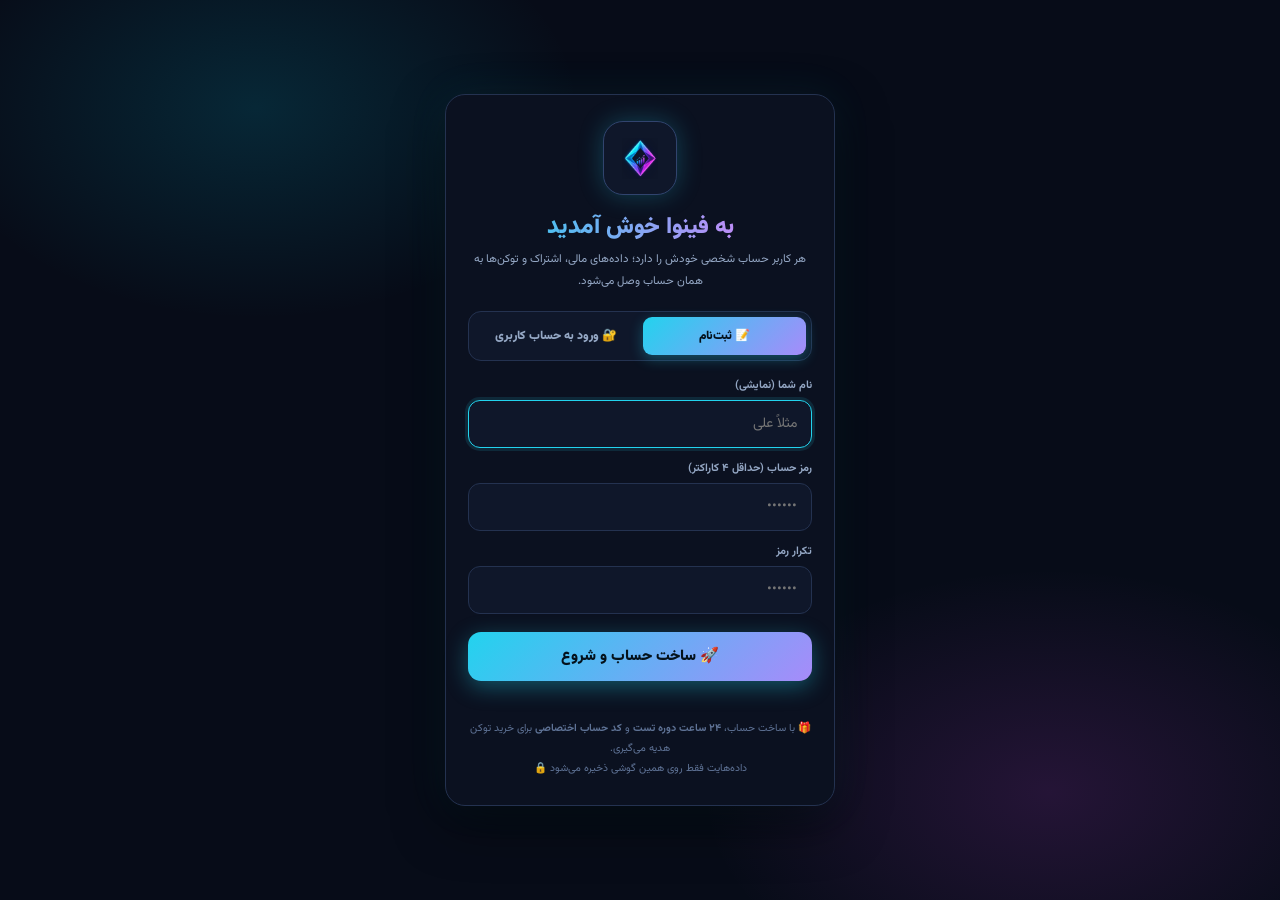
==== commit 11080a99: "v1.10.1 — قرارداد دقیق سرور: days/unlimited (توکن نامحدود) - طبق قرارداد سرور: ok === true یعنی توکن" ====
--- a/android/app/src/main/assets/www/index.html
+++ b/android/app/src/main/assets/www/index.html
@@ -86,7 +86,7 @@
     <div class="sp-track"><div class="sp-fill" id="spFill"></div></div>
     <div class="sp-pct" id="spPct">۰٪</div>
   </div>
-  <div class="sp-ver" id="spVer">نسخه ۱٫۱۰٫۰</div>
+  <div class="sp-ver" id="spVer">نسخه ۱٫۱۰٫۱</div>
 </div>
 <script>
 /* ── کنترل اسپلش — مستقل و قبل از ماژول‌ها در دسترس ── */
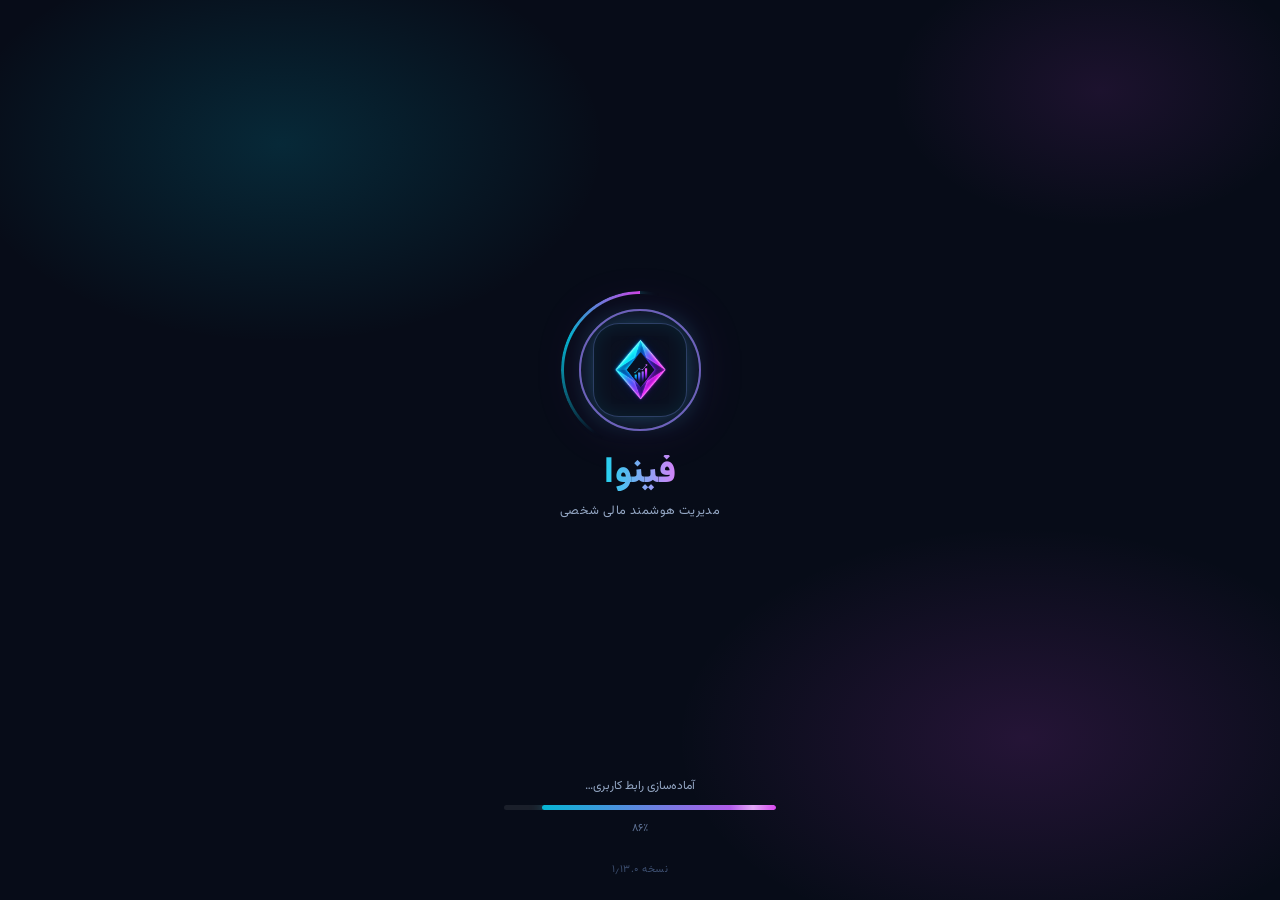
==== commit 7dff36b6: "v1.13.0 — همگام‌سازی ابری داده‌ها: آپلود خودکار اسنپ‌شات حساب در سرور (debounce 2.5s) + بازیابی کامل" ====
--- a/android/app/src/main/assets/www/index.html
+++ b/android/app/src/main/assets/www/index.html
@@ -86,7 +86,7 @@
     <div class="sp-track"><div class="sp-fill" id="spFill"></div></div>
     <div class="sp-pct" id="spPct">۰٪</div>
   </div>
-  <div class="sp-ver" id="spVer">نسخه ۱٫۱۰٫۱</div>
+  <div class="sp-ver" id="spVer">نسخه ۱٫۱۳٫۰</div>
 </div>
 <script>
 /* ── کنترل اسپلش — مستقل و قبل از ماژول‌ها در دسترس ── */
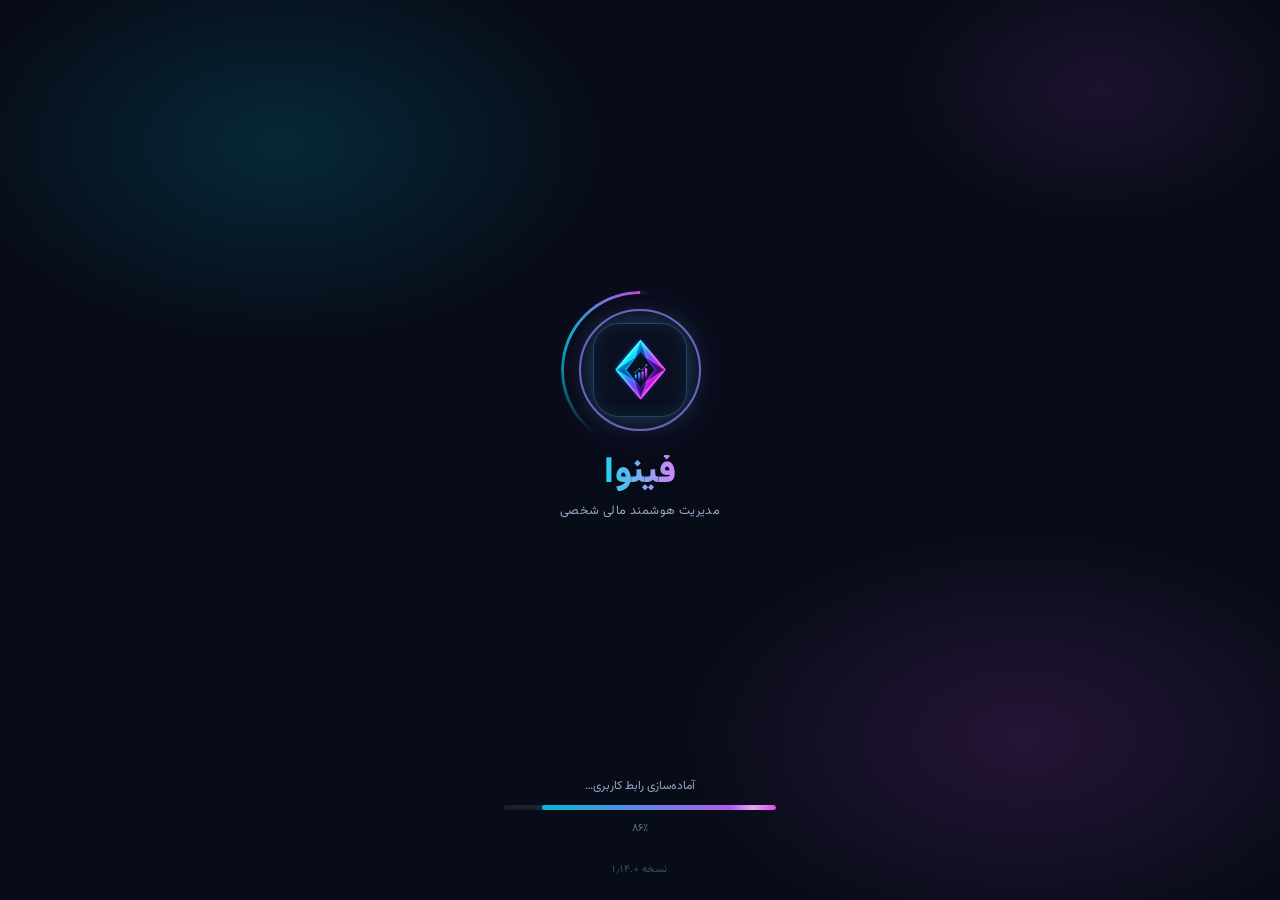
==== commit 6dab8d46: "v1.14.0 — رفع مدیریت تاریخ: normalizeJDate (ارقام فارسی، خط تیره، کلمپ روز) + دکمه‌های سریع تاریخ + " ====
--- a/android/app/src/main/assets/www/index.html
+++ b/android/app/src/main/assets/www/index.html
@@ -86,7 +86,7 @@
     <div class="sp-track"><div class="sp-fill" id="spFill"></div></div>
     <div class="sp-pct" id="spPct">۰٪</div>
   </div>
-  <div class="sp-ver" id="spVer">نسخه ۱٫۱۳٫۰</div>
+  <div class="sp-ver" id="spVer">نسخه ۱٫۱۴٫۰</div>
 </div>
 <script>
 /* ── کنترل اسپلش — مستقل و قبل از ماژول‌ها در دسترس ── */
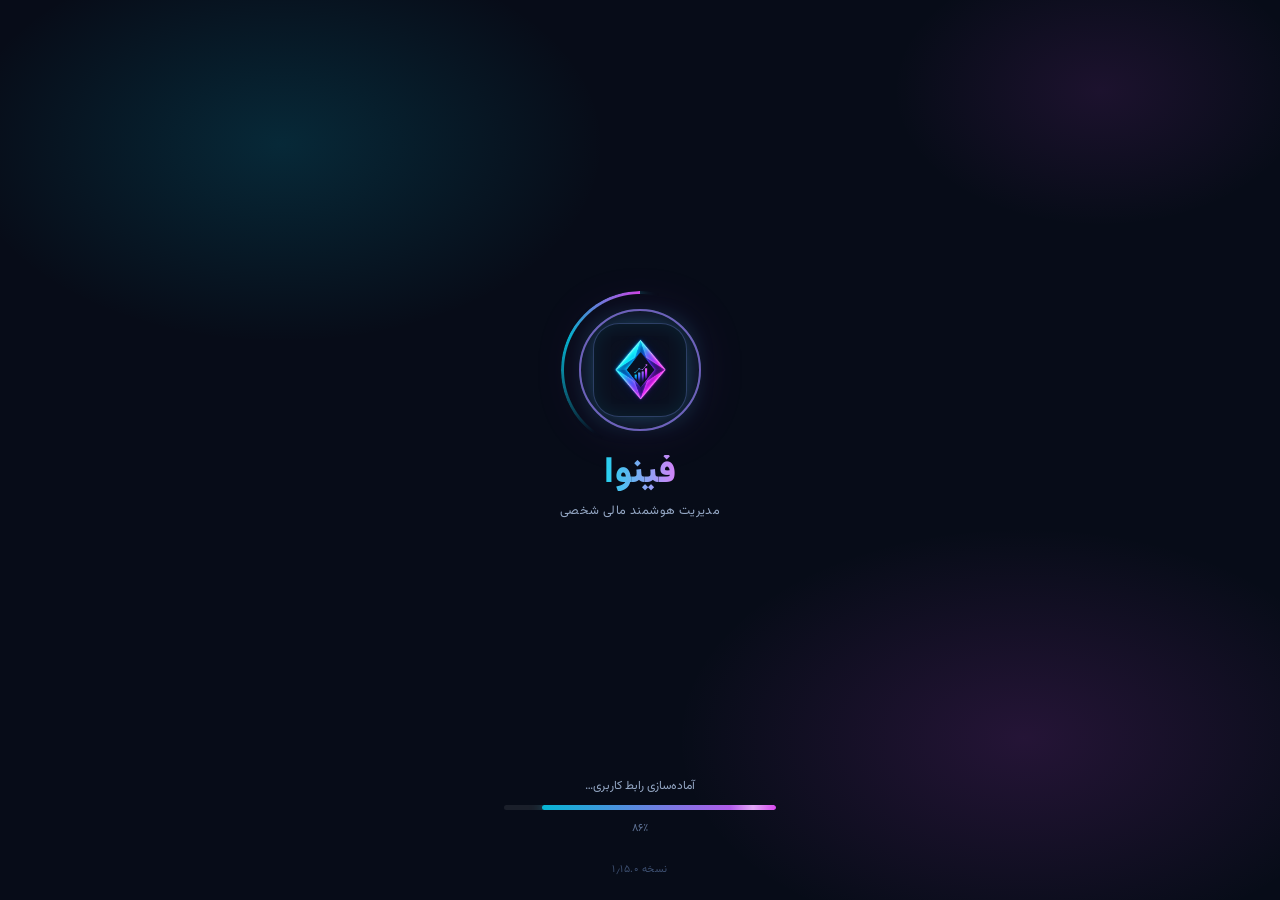
==== commit 3ecc792a: "v1.15.0 — ورود ابری سرور-محور: احراز هویت همیشه اول از سرور (منبع حقیقت) + دریافت کامل داده از ابر ه" ====
--- a/android/app/src/main/assets/www/index.html
+++ b/android/app/src/main/assets/www/index.html
@@ -86,7 +86,7 @@
     <div class="sp-track"><div class="sp-fill" id="spFill"></div></div>
     <div class="sp-pct" id="spPct">۰٪</div>
   </div>
-  <div class="sp-ver" id="spVer">نسخه ۱٫۱۴٫۰</div>
+  <div class="sp-ver" id="spVer">نسخه ۱٫۱۵٫۰</div>
 </div>
 <script>
 /* ── کنترل اسپلش — مستقل و قبل از ماژول‌ها در دسترس ── */
@@ -219,10 +219,10 @@
         <div class="auth-field"><label>نام حساب</label><input id="loginName" placeholder="همان نامی که ثبت‌نام کردی" maxlength="24" autocomplete="off"></div>
         <div class="auth-field"><label>رمز حساب</label><input id="loginPass" type="password" placeholder="••••••" autocomplete="off"></div>
         <button class="auth-btn" id="loginGoBtn">🔐 ورود به حساب</button>
-        <p class="auth-note" style="margin-top:10px">حساب‌هایی که قبلاً روی همین گوشی ساخته شده‌اند اینجا وارد می‌شوند.</p>
+        <p class="auth-note" style="margin-top:10px">با نام و رمز، حساب از <b>سرور</b> بررسی می‌شود و داده‌ها (از جمله پرو) همگام می‌شوند. اینترنت لازم است.</p>
       </div>
       <p class="auth-err" id="authErr"></p>
-      <p class="auth-note">🎁 با ساخت حساب، <b>۲۴ ساعت دوره تست</b> و <b>کد حساب اختصاصی</b> برای خرید توکن هدیه می‌گیری.<br>داده‌هایت فقط روی همین گوشی ذخیره می‌شود 🔒</p>
+      <p class="auth-note">🎁 با ساخت حساب، <b>۲۴ ساعت دوره تست</b> و <b>کد حساب اختصاصی</b> برای خرید توکن هدیه می‌گیری.<br>با اینترنت، حساب و داده‌ها روی سرور هم ذخیره می‌شوند تا در گوشی دیگر وارد شوی ☁️</p>
     </div>
   </div>
 
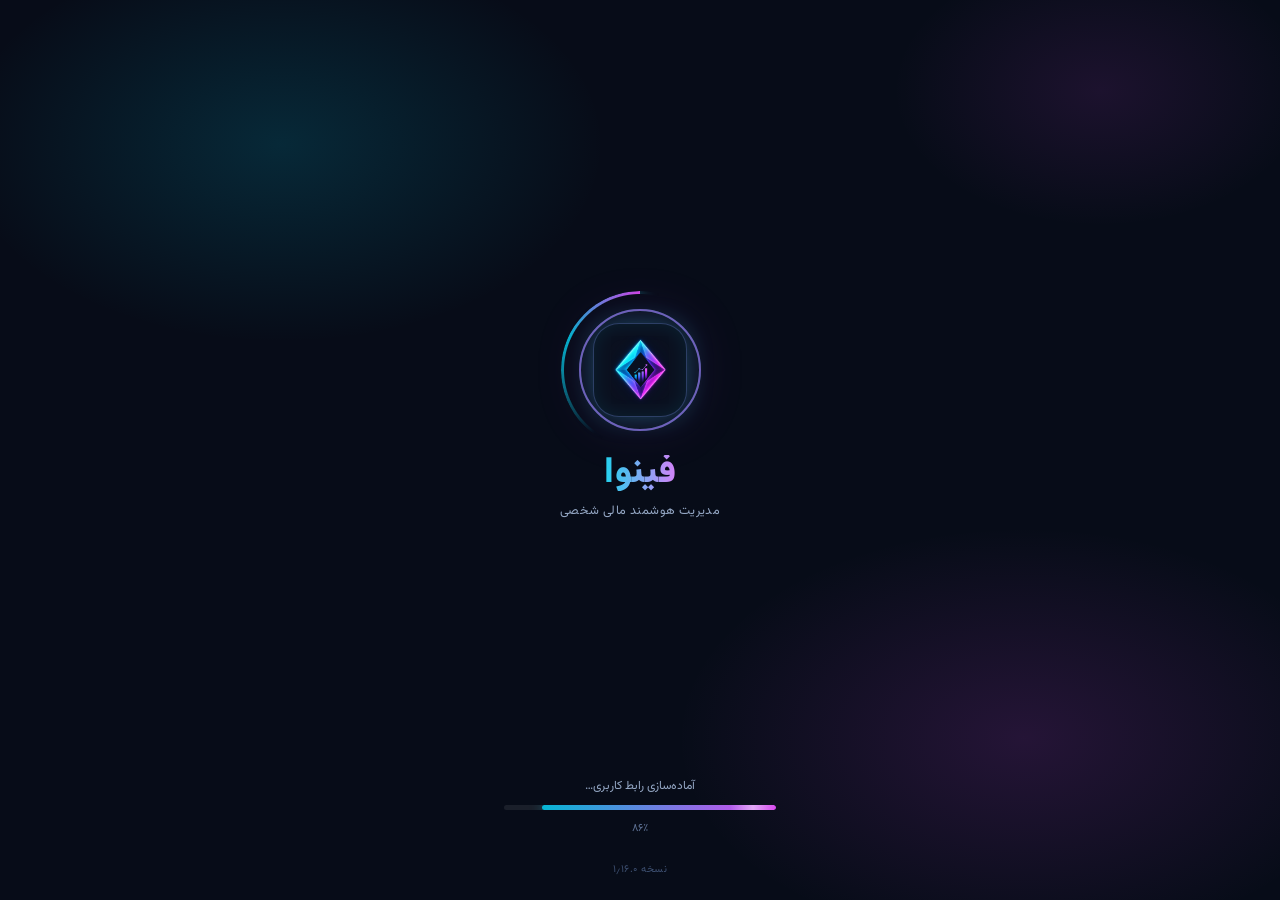
==== commit 9b8ac5e3: "v1.16.0 — پشتیبانی فینوا: چت زنده با پشتیبانی (۶ دسته، قفل هنگام بررسی، polling 8s) + ثبت تیکت (اولو" ====
--- a/android/app/src/main/assets/www/index.html
+++ b/android/app/src/main/assets/www/index.html
@@ -86,7 +86,7 @@
     <div class="sp-track"><div class="sp-fill" id="spFill"></div></div>
     <div class="sp-pct" id="spPct">۰٪</div>
   </div>
-  <div class="sp-ver" id="spVer">نسخه ۱٫۱۵٫۰</div>
+  <div class="sp-ver" id="spVer">نسخه ۱٫۱۶٫۰</div>
 </div>
 <script>
 /* ── کنترل اسپلش — مستقل و قبل از ماژول‌ها در دسترس ── */
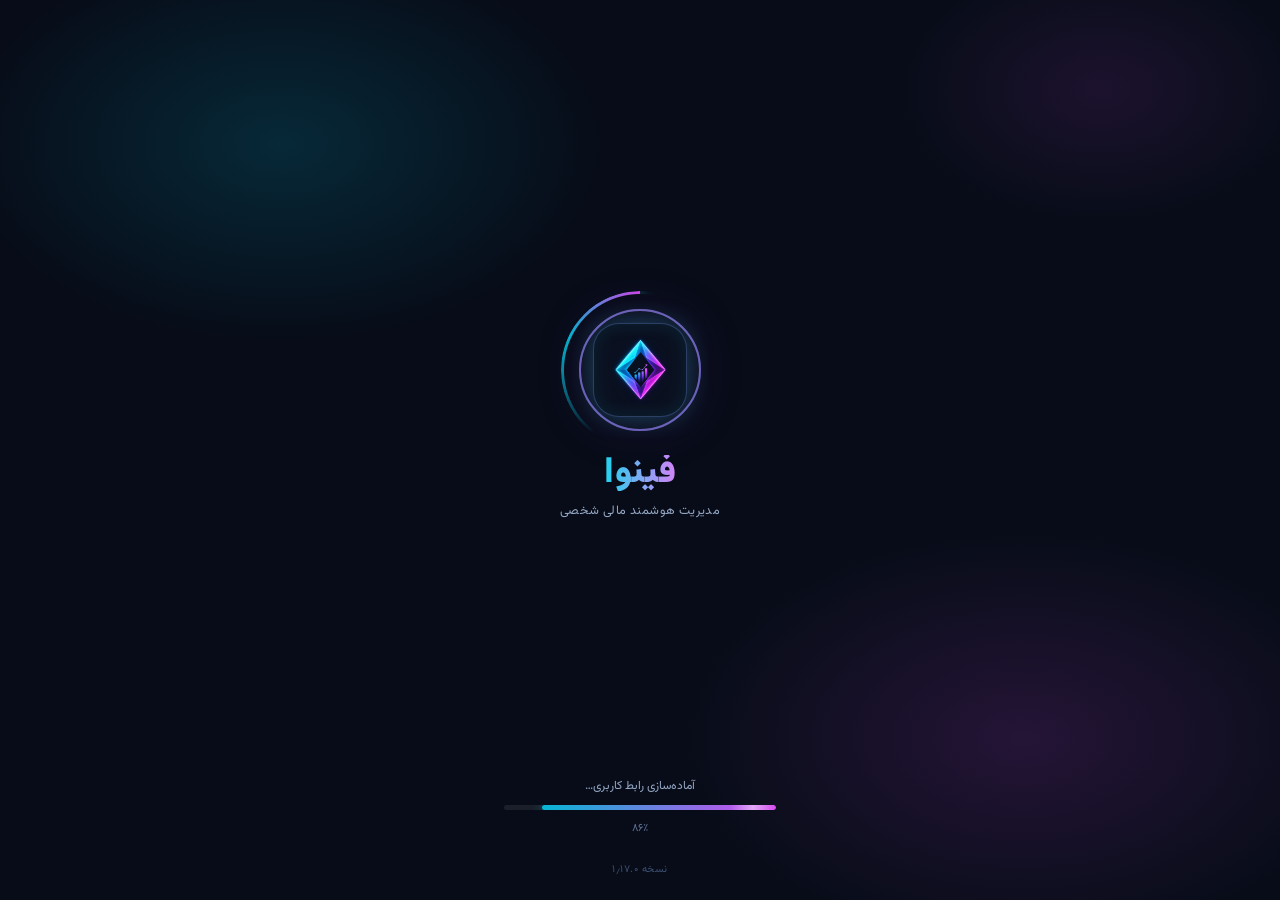
==== commit 41e7dbb7: "v1.17.0 — مهاجرت سرور: TOKEN_API به سرور جدید finova.ironbooy8668.workers.dev (سرور قدیمی از کار افت" ====
--- a/android/app/src/main/assets/www/index.html
+++ b/android/app/src/main/assets/www/index.html
@@ -86,7 +86,7 @@
     <div class="sp-track"><div class="sp-fill" id="spFill"></div></div>
     <div class="sp-pct" id="spPct">۰٪</div>
   </div>
-  <div class="sp-ver" id="spVer">نسخه ۱٫۱۶٫۰</div>
+  <div class="sp-ver" id="spVer">نسخه ۱٫۱۷٫۰</div>
 </div>
 <script>
 /* ── کنترل اسپلش — مستقل و قبل از ماژول‌ها در دسترس ── */
